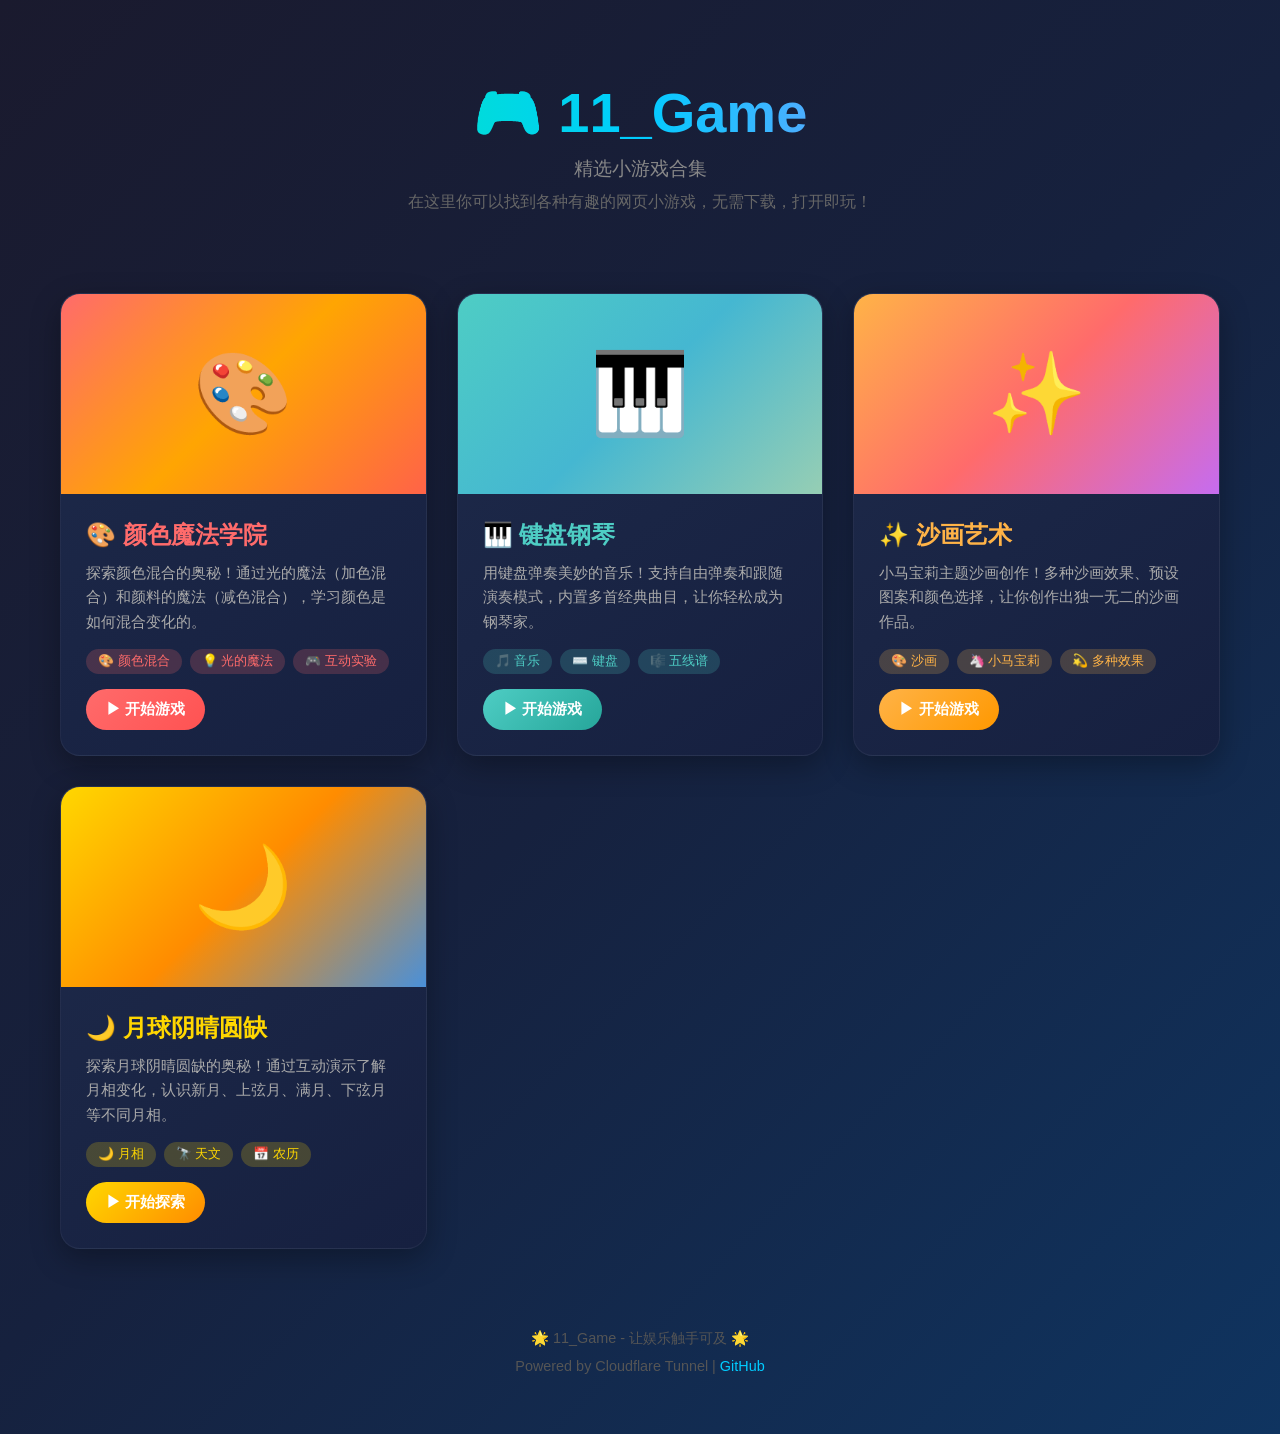
==== index.html @ fc5272c2 "🌙 添加月球阴晴圆缺游戏，清理原始目录 - 添加 moon_phases 目录和 index.html - 更新首页添加月球阴晴圆缺入口卡片 - 添加 moon-phases 卡片 CSS 样式 - " ====
<!DOCTYPE html>
<html lang="zh-CN">
<head>
    <meta charset="UTF-8">
    <meta name="viewport" content="width=device-width, initial-scale=1.0">
    <title>🎮 11_Game - 小游戏合集</title>
    <style>
        * {
            margin: 0;
            padding: 0;
            box-sizing: border-box;
        }

        body {
            font-family: 'Segoe UI', Tahoma, Geneva, Verdana, sans-serif;
            background: linear-gradient(135deg, #1a1a2e 0%, #16213e 50%, #0f3460 100%);
            min-height: 100vh;
            color: #fff;
        }

        .container {
            max-width: 1200px;
            margin: 0 auto;
            padding: 20px;
        }

        /* 头部 */
        .header {
            text-align: center;
            padding: 60px 20px 40px;
        }

        .header h1 {
            font-size: 3.5em;
            margin-bottom: 10px;
            background: linear-gradient(90deg, #00ff88, #00ccff, #ff66ff);
            -webkit-background-clip: text;
            -webkit-text-fill-color: transparent;
            background-clip: text;
            animation: glow 3s ease-in-out infinite;
        }

        @keyframes glow {
            0%, 100% { filter: brightness(1); }
            50% { filter: brightness(1.3); }
        }

        .header .subtitle {
            font-size: 1.2em;
            color: #888;
            margin-bottom: 10px;
        }

        .header .description {
            font-size: 1em;
            color: #666;
            max-width: 600px;
            margin: 0 auto;
        }

        /* 游戏卡片网格 */
        .games-grid {
            display: grid;
            grid-template-columns: repeat(auto-fit, minmax(320px, 1fr));
            gap: 30px;
            padding: 40px 0;
        }

        /* 游戏卡片 */
        .game-card {
            background: linear-gradient(145deg, #1e2a4a 0%, #162040 100%);
            border-radius: 20px;
            overflow: hidden;
            transition: all 0.4s cubic-bezier(0.175, 0.885, 0.32, 1.275);
            cursor: pointer;
            border: 1px solid rgba(255, 255, 255, 0.05);
            box-shadow: 0 10px 30px rgba(0, 0, 0, 0.3);
            text-decoration: none;
            color: inherit;
            display: block;
        }

        .game-card:hover {
            transform: translateY(-10px) scale(1.02);
            box-shadow: 0 20px 50px rgba(0, 0, 0, 0.5);
        }

        .game-card.color-mixing:hover {
            border-color: rgba(255, 107, 107, 0.5);
        }

        .game-card.piano:hover {
            border-color: rgba(78, 205, 196, 0.5);
        }

        .game-card.sand-art:hover {
            border-color: rgba(255, 183, 77, 0.5);
        }

        .game-card.moon-phases:hover {
            border-color: rgba(255, 215, 0, 0.5);
        }

        .card-image {
            height: 200px;
            display: flex;
            align-items: center;
            justify-content: center;
            font-size: 5em;
            position: relative;
            overflow: hidden;
        }

        .card-image::before {
            content: '';
            position: absolute;
            top: 0;
            left: 0;
            right: 0;
            bottom: 0;
            opacity: 0.3;
        }

        .color-mixing .card-image {
            background: linear-gradient(135deg, #ff6b6b 0%, #ffa502 50%, #ff6348 100%);
        }

        .piano .card-image {
            background: linear-gradient(135deg, #4ecdc4 0%, #45b7d1 50%, #96ceb4 100%);
        }

        .sand-art .card-image {
            background: linear-gradient(135deg, #ffb347 0%, #ff6b6b 50%, #c56cf0 100%);
        }

        .moon-phases .card-image {
            background: linear-gradient(135deg, #ffd700 0%, #ff8c00 50%, #4a90d9 100%);
        }

        .card-content {
            padding: 25px;
        }

        .card-content h3 {
            font-size: 1.5em;
            margin-bottom: 10px;
        }

        .color-mixing .card-content h3 {
            color: #ff6b6b;
        }

        .piano .card-content h3 {
            color: #4ecdc4;
        }

        .sand-art .card-content h3 {
            color: #ffb347;
        }

        .moon-phases .card-content h3 {
            color: #ffd700;
        }

        .card-content p {
            color: #aaa;
            font-size: 0.95em;
            line-height: 1.6;
            margin-bottom: 15px;
        }

        .card-tags {
            display: flex;
            gap: 8px;
            flex-wrap: wrap;
        }

        .tag {
            padding: 4px 12px;
            border-radius: 15px;
            font-size: 0.8em;
            font-weight: 500;
        }

        .color-mixing .tag {
            background: rgba(255, 107, 107, 0.2);
            color: #ff6b6b;
        }

        .piano .tag {
            background: rgba(78, 205, 196, 0.2);
            color: #4ecdc4;
        }

        .sand-art .tag {
            background: rgba(255, 183, 77, 0.2);
            color: #ffb347;
        }

        .moon-phases .tag {
            background: rgba(255, 215, 0, 0.2);
            color: #ffd700;
        }

        .play-btn {
            display: inline-flex;
            align-items: center;
            gap: 8px;
            margin-top: 15px;
            padding: 10px 20px;
            border-radius: 25px;
            font-weight: 600;
            font-size: 0.95em;
            transition: all 0.3s ease;
        }

        .color-mixing .play-btn {
            background: linear-gradient(135deg, #ff6b6b, #ff5252);
            color: white;
        }

        .piano .play-btn {
            background: linear-gradient(135deg, #4ecdc4, #26a69a);
            color: white;
        }

        .sand-art .play-btn {
            background: linear-gradient(135deg, #ffb347, #ff9800);
            color: white;
        }

        .moon-phases .play-btn {
            background: linear-gradient(135deg, #ffd700, #ff8c00);
            color: white;
        }

        .play-btn:hover {
            transform: scale(1.05);
            box-shadow: 0 5px 20px rgba(0, 0, 0, 0.3);
        }

        /* 页脚 */
        .footer {
            text-align: center;
            padding: 40px 20px;
            color: #555;
            font-size: 0.9em;
        }

        .footer a {
            color: #00ccff;
            text-decoration: none;
        }

        .footer a:hover {
            text-decoration: underline;
        }

        /* 响应式 */
        @media (max-width: 768px) {
            .header h1 {
                font-size: 2.5em;
            }

            .games-grid {
                grid-template-columns: 1fr;
                gap: 20px;
            }

            .card-image {
                height: 150px;
                font-size: 4em;
            }
        }

        /* 动画 */
        @keyframes fadeInUp {
            from {
                opacity: 0;
                transform: translateY(30px);
            }
            to {
                opacity: 1;
                transform: translateY(0);
            }
        }

        .game-card {
            animation: fadeInUp 0.6s ease-out forwards;
        }

        .game-card:nth-child(1) { animation-delay: 0.1s; }
        .game-card:nth-child(2) { animation-delay: 0.2s; }
        .game-card:nth-child(3) { animation-delay: 0.3s; }
        .game-card:nth-child(4) { animation-delay: 0.4s; }
    </style>
</head>
<body>
    <div class="container">
        <!-- 头部 -->
        <header class="header">
            <h1>🎮 11_Game</h1>
            <p class="subtitle">精选小游戏合集</p>
            <p class="description">在这里你可以找到各种有趣的网页小游戏，无需下载，打开即玩！</p>
        </header>

        <!-- 游戏卡片 -->
        <div class="games-grid">
            <!-- 颜色魔法学院 -->
            <a href="color_mixing/index.html" class="game-card color-mixing">
                <div class="card-image">🎨</div>
                <div class="card-content">
                    <h3>🎨 颜色魔法学院</h3>
                    <p>探索颜色混合的奥秘！通过光的魔法（加色混合）和颜料的魔法（减色混合），学习颜色是如何混合变化的。</p>
                    <div class="card-tags">
                        <span class="tag">🎨 颜色混合</span>
                        <span class="tag">💡 光的魔法</span>
                        <span class="tag">🎮 互动实验</span>
                    </div>
                    <div class="play-btn">▶ 开始游戏</div>
                </div>
            </a>

            <!-- 键盘钢琴 -->
            <a href="piano/index.html" class="game-card piano">
                <div class="card-image">🎹</div>
                <div class="card-content">
                    <h3>🎹 键盘钢琴</h3>
                    <p>用键盘弹奏美妙的音乐！支持自由弹奏和跟随演奏模式，内置多首经典曲目，让你轻松成为钢琴家。</p>
                    <div class="card-tags">
                        <span class="tag">🎵 音乐</span>
                        <span class="tag">⌨️ 键盘</span>
                        <span class="tag">🎼 五线谱</span>
                    </div>
                    <div class="play-btn">▶ 开始游戏</div>
                </div>
            </a>

            <!-- 沙画艺术 -->
            <a href="sand_art/index.html" class="game-card sand-art">
                <div class="card-image">✨</div>
                <div class="card-content">
                    <h3>✨ 沙画艺术</h3>
                    <p>小马宝莉主题沙画创作！多种沙画效果、预设图案和颜色选择，让你创作出独一无二的沙画作品。</p>
                    <div class="card-tags">
                        <span class="tag">🎨 沙画</span>
                        <span class="tag">🦄 小马宝莉</span>
                        <span class="tag">💫 多种效果</span>
                    </div>
                    <div class="play-btn">▶ 开始游戏</div>
                </div>
            </a>

            <!-- 月球阴晴圆缺 -->
            <a href="moon_phases/index.html" class="game-card moon-phases">
                <div class="card-image">🌙</div>
                <div class="card-content">
                    <h3>🌙 月球阴晴圆缺</h3>
                    <p>探索月球阴晴圆缺的奥秘！通过互动演示了解月相变化，认识新月、上弦月、满月、下弦月等不同月相。</p>
                    <div class="card-tags">
                        <span class="tag">🌙 月相</span>
                        <span class="tag">🔭 天文</span>
                        <span class="tag">📅 农历</span>
                    </div>
                    <div class="play-btn">▶ 开始探索</div>
                </div>
            </a>
        </div>

        <!-- 页脚 -->
        <footer class="footer">
            <p>🌟 11_Game - 让娱乐触手可及 🌟</p>
            <p style="margin-top: 10px;">Powered by Cloudflare Tunnel | <a href="https://github.com/marspu/11_Game" target="_blank">GitHub</a></p>
        </footer>
    </div>
</body>
</html>
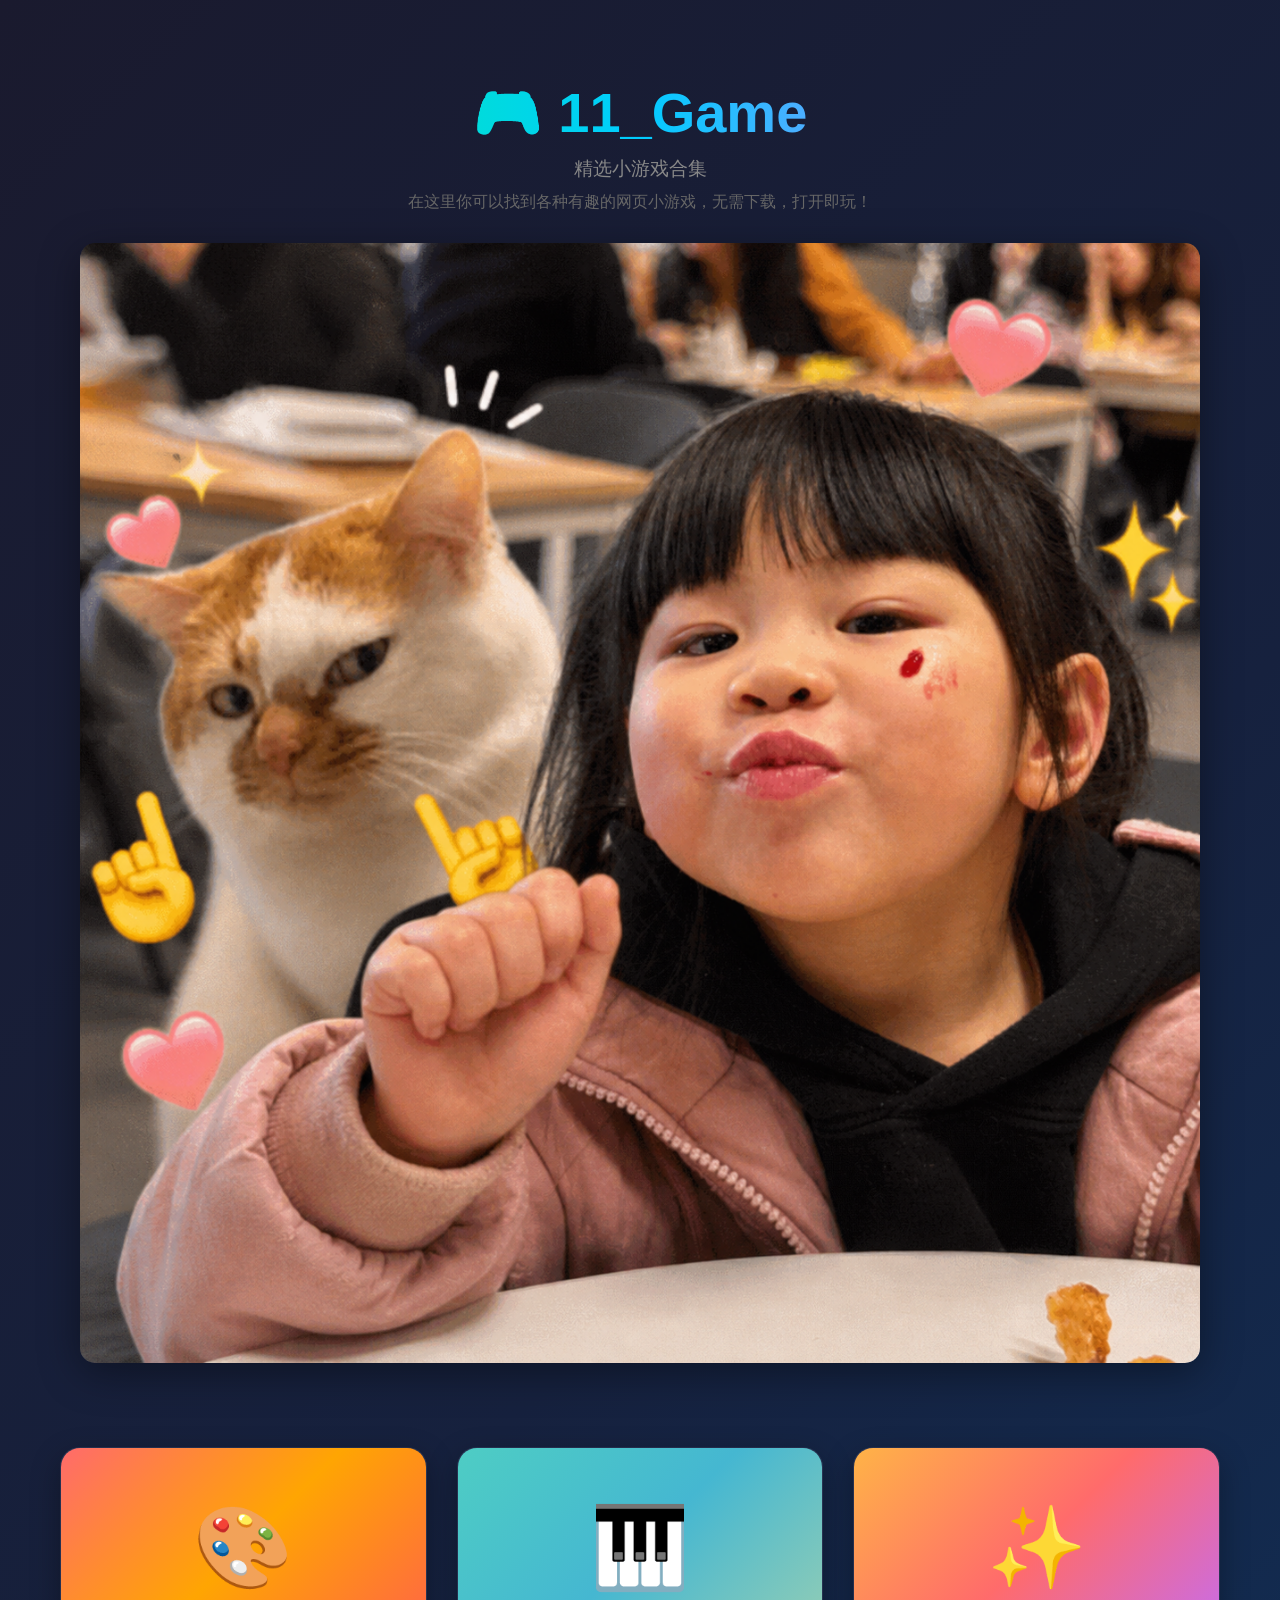
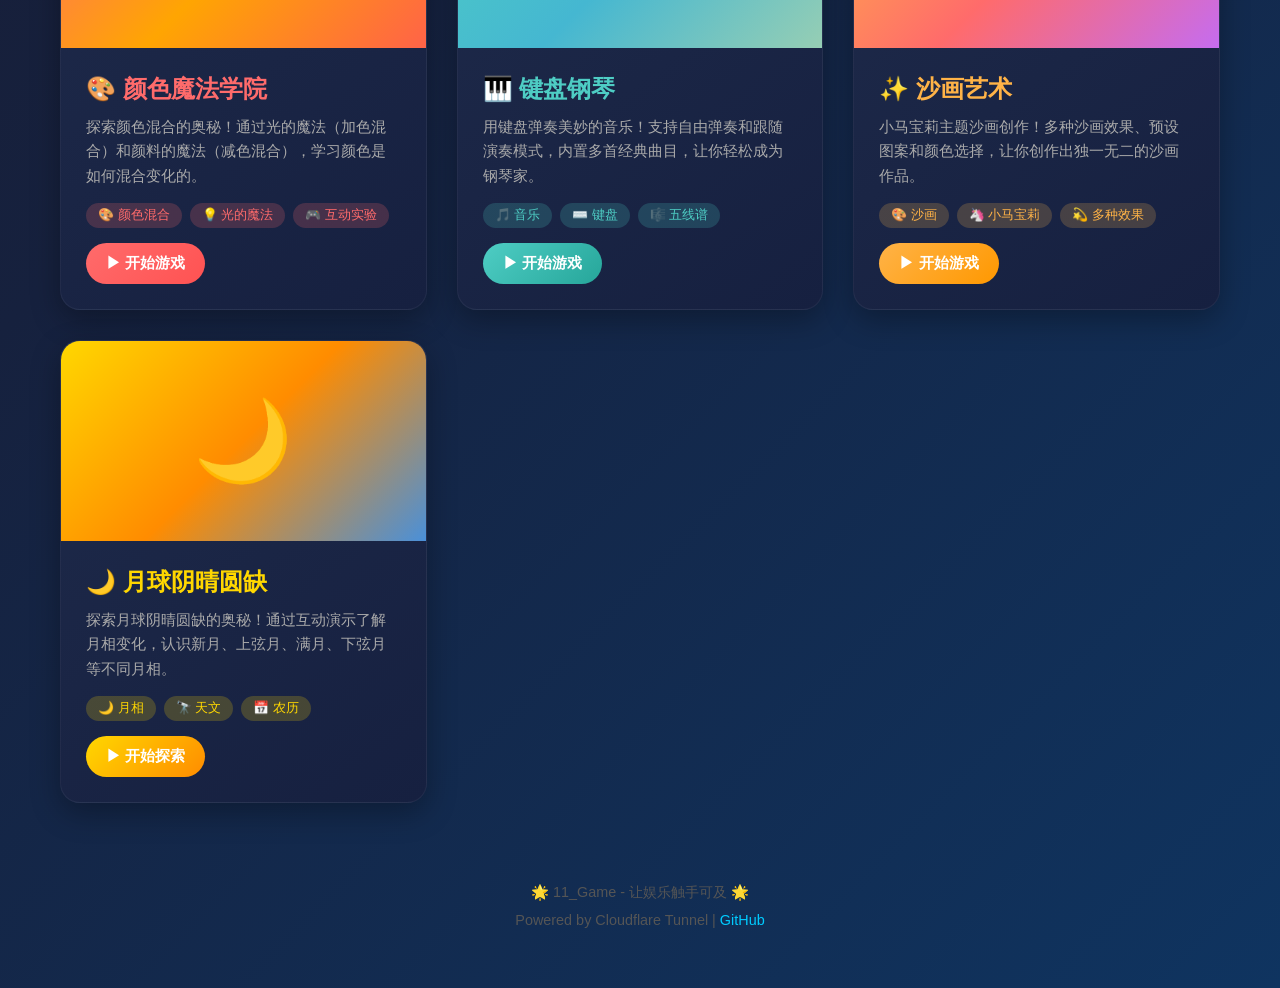
==== commit 8e09d22f: "feat: 添加 11.png 封面图片到首页 - 复制桌面的 11.png 到项目目录 - 更新首页 index.html 添加封面图片展示 - 添加头部图片样式（圆角、阴影、悬停效果）" ====
--- a/index.html
+++ b/index.html
@@ -293,6 +293,30 @@
         .game-card:nth-child(2) { animation-delay: 0.2s; }
         .game-card:nth-child(3) { animation-delay: 0.3s; }
         .game-card:nth-child(4) { animation-delay: 0.4s; }
+
+        /* 头部图片 */
+        .header-image {
+            margin-top: 30px;
+            text-align: center;
+        }
+
+        .header-image img {
+            max-width: 100%;
+            height: auto;
+            border-radius: 15px;
+            box-shadow: 0 10px 40px rgba(0, 0, 0, 0.4);
+            transition: transform 0.3s ease;
+        }
+
+        .header-image img:hover {
+            transform: scale(1.02);
+        }
+
+        @media (max-width: 768px) {
+            .header-image img {
+                max-width: 90%;
+            }
+        }
     </style>
 </head>
 <body>
@@ -302,6 +326,9 @@
             <h1>🎮 11_Game</h1>
             <p class="subtitle">精选小游戏合集</p>
             <p class="description">在这里你可以找到各种有趣的网页小游戏，无需下载，打开即玩！</p>
+            <div class="header-image">
+                <img src="11.png" alt="11_Game 封面" />
+            </div>
         </header>
 
         <!-- 游戏卡片 -->
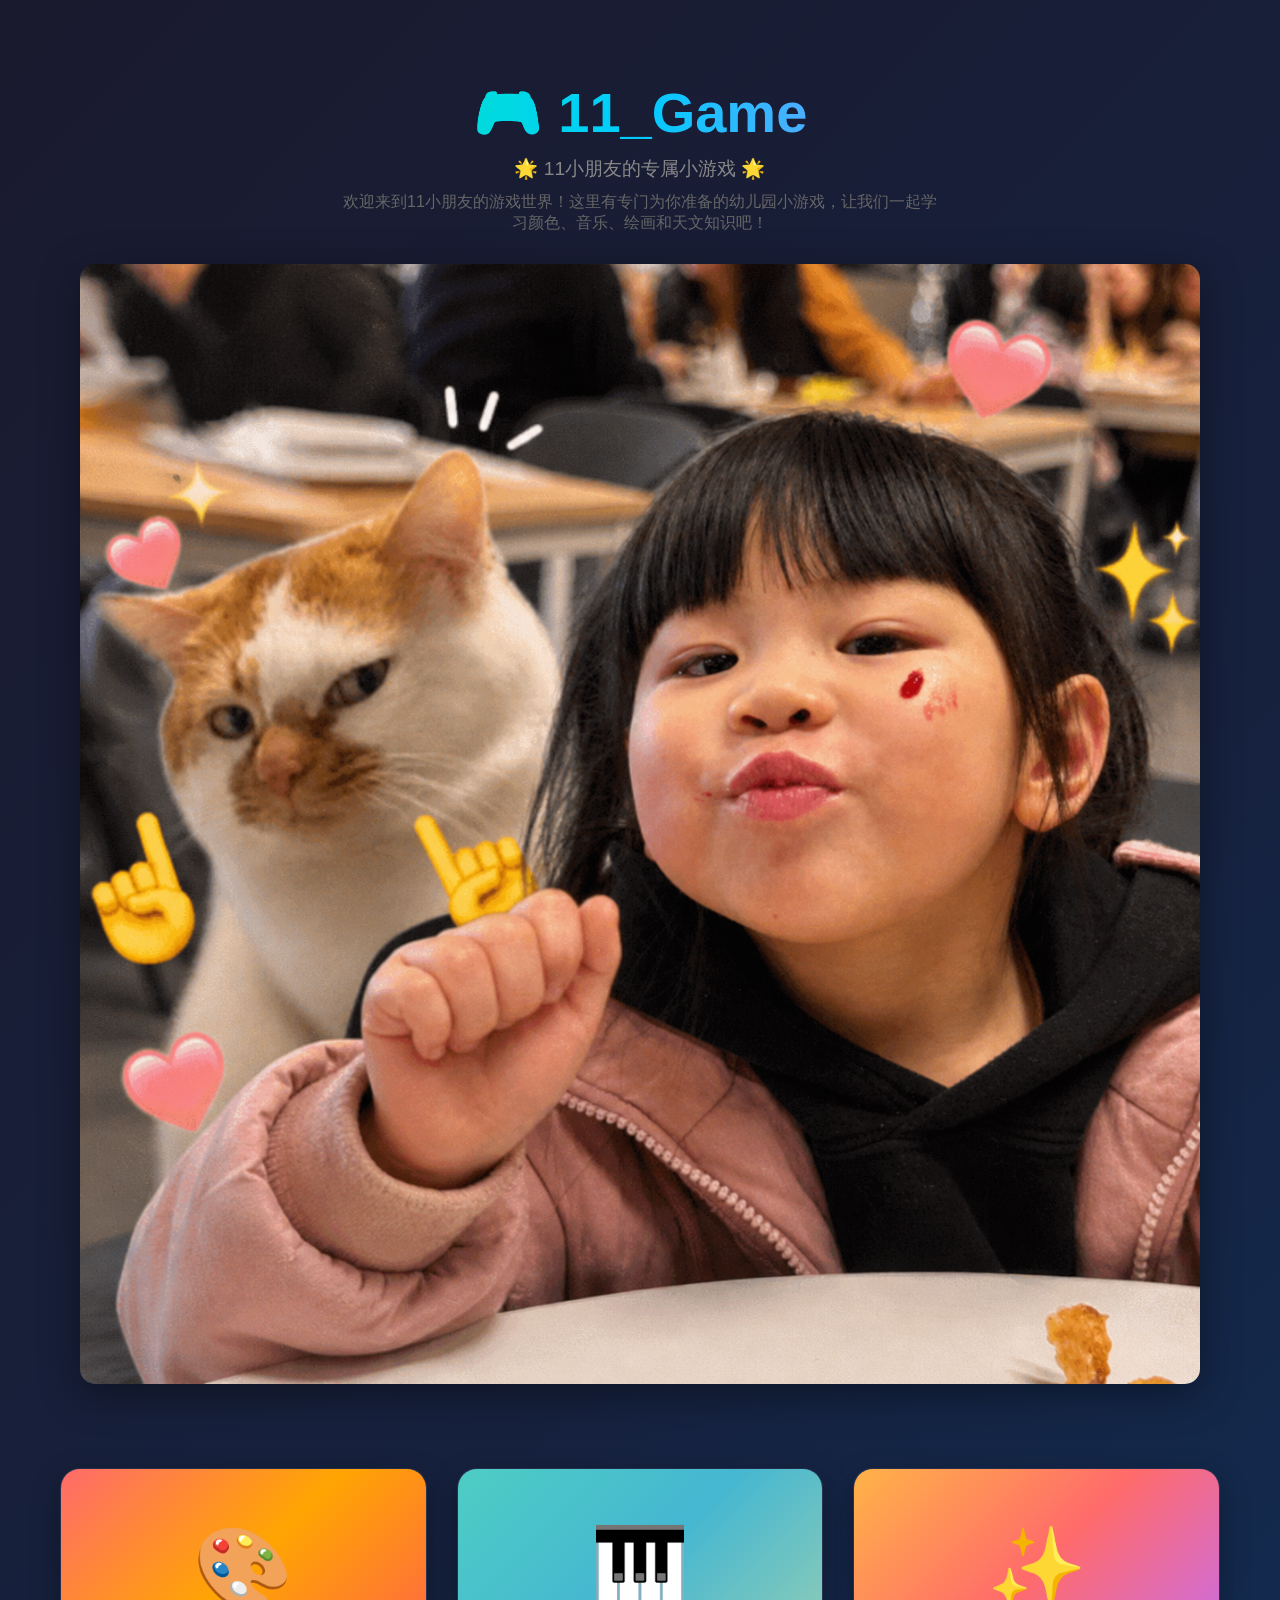
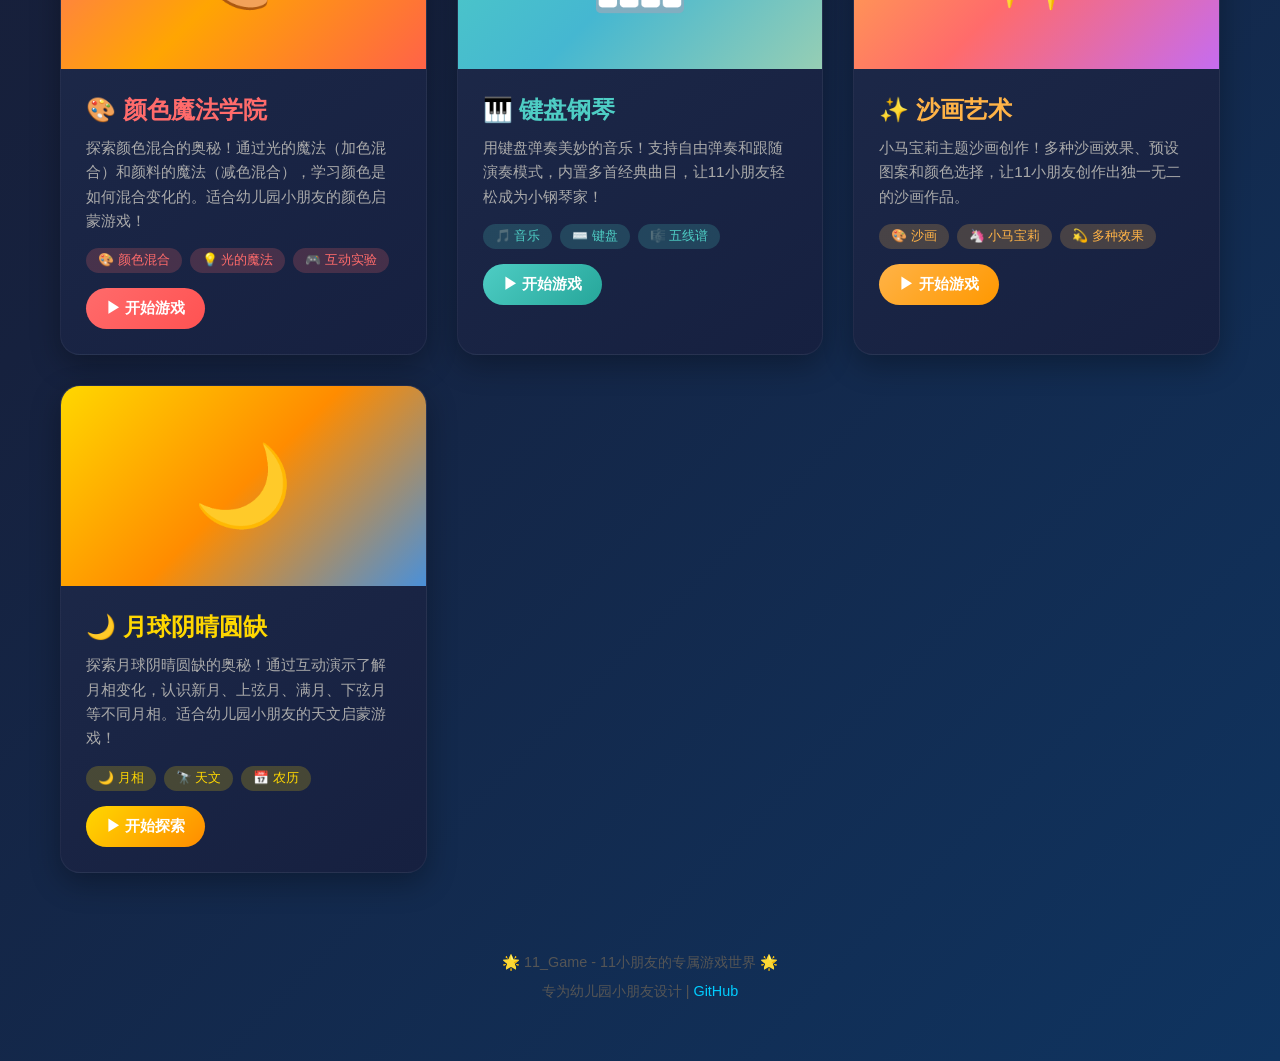
==== commit b984851f: "docs: 更新首页描述为幼儿园小朋友专属游戏 - 修改副标题为 '11小朋友的专属小游戏' - 修改描述为欢迎11小朋友的游戏世界 - 更新各游戏卡片描述，强调适合幼儿园小朋友 - 更新页脚为 '1" ====
--- a/index.html
+++ b/index.html
@@ -324,8 +324,8 @@
         <!-- 头部 -->
         <header class="header">
             <h1>🎮 11_Game</h1>
-            <p class="subtitle">精选小游戏合集</p>
-            <p class="description">在这里你可以找到各种有趣的网页小游戏，无需下载，打开即玩！</p>
+            <p class="subtitle">🌟 11小朋友的专属小游戏 🌟</p>
+            <p class="description">欢迎来到11小朋友的游戏世界！这里有专门为你准备的幼儿园小游戏，让我们一起学习颜色、音乐、绘画和天文知识吧！</p>
             <div class="header-image">
                 <img src="11.png" alt="11_Game 封面" />
             </div>
@@ -338,7 +338,7 @@
                 <div class="card-image">🎨</div>
                 <div class="card-content">
                     <h3>🎨 颜色魔法学院</h3>
-                    <p>探索颜色混合的奥秘！通过光的魔法（加色混合）和颜料的魔法（减色混合），学习颜色是如何混合变化的。</p>
+                    <p>探索颜色混合的奥秘！通过光的魔法（加色混合）和颜料的魔法（减色混合），学习颜色是如何混合变化的。适合幼儿园小朋友的颜色启蒙游戏！</p>
                     <div class="card-tags">
                         <span class="tag">🎨 颜色混合</span>
                         <span class="tag">💡 光的魔法</span>
@@ -353,7 +353,7 @@
                 <div class="card-image">🎹</div>
                 <div class="card-content">
                     <h3>🎹 键盘钢琴</h3>
-                    <p>用键盘弹奏美妙的音乐！支持自由弹奏和跟随演奏模式，内置多首经典曲目，让你轻松成为钢琴家。</p>
+                    <p>用键盘弹奏美妙的音乐！支持自由弹奏和跟随演奏模式，内置多首经典曲目，让11小朋友轻松成为小钢琴家！</p>
                     <div class="card-tags">
                         <span class="tag">🎵 音乐</span>
                         <span class="tag">⌨️ 键盘</span>
@@ -368,7 +368,7 @@
                 <div class="card-image">✨</div>
                 <div class="card-content">
                     <h3>✨ 沙画艺术</h3>
-                    <p>小马宝莉主题沙画创作！多种沙画效果、预设图案和颜色选择，让你创作出独一无二的沙画作品。</p>
+                    <p>小马宝莉主题沙画创作！多种沙画效果、预设图案和颜色选择，让11小朋友创作出独一无二的沙画作品。</p>
                     <div class="card-tags">
                         <span class="tag">🎨 沙画</span>
                         <span class="tag">🦄 小马宝莉</span>
@@ -383,7 +383,7 @@
                 <div class="card-image">🌙</div>
                 <div class="card-content">
                     <h3>🌙 月球阴晴圆缺</h3>
-                    <p>探索月球阴晴圆缺的奥秘！通过互动演示了解月相变化，认识新月、上弦月、满月、下弦月等不同月相。</p>
+                    <p>探索月球阴晴圆缺的奥秘！通过互动演示了解月相变化，认识新月、上弦月、满月、下弦月等不同月相。适合幼儿园小朋友的天文启蒙游戏！</p>
                     <div class="card-tags">
                         <span class="tag">🌙 月相</span>
                         <span class="tag">🔭 天文</span>
@@ -396,8 +396,8 @@
 
         <!-- 页脚 -->
         <footer class="footer">
-            <p>🌟 11_Game - 让娱乐触手可及 🌟</p>
-            <p style="margin-top: 10px;">Powered by Cloudflare Tunnel | <a href="https://github.com/marspu/11_Game" target="_blank">GitHub</a></p>
+            <p>🌟 11_Game - 11小朋友的专属游戏世界 🌟</p>
+            <p style="margin-top: 10px;">专为幼儿园小朋友设计 | <a href="https://github.com/marspu/11_Game" target="_blank">GitHub</a></p>
         </footer>
     </div>
 </body>
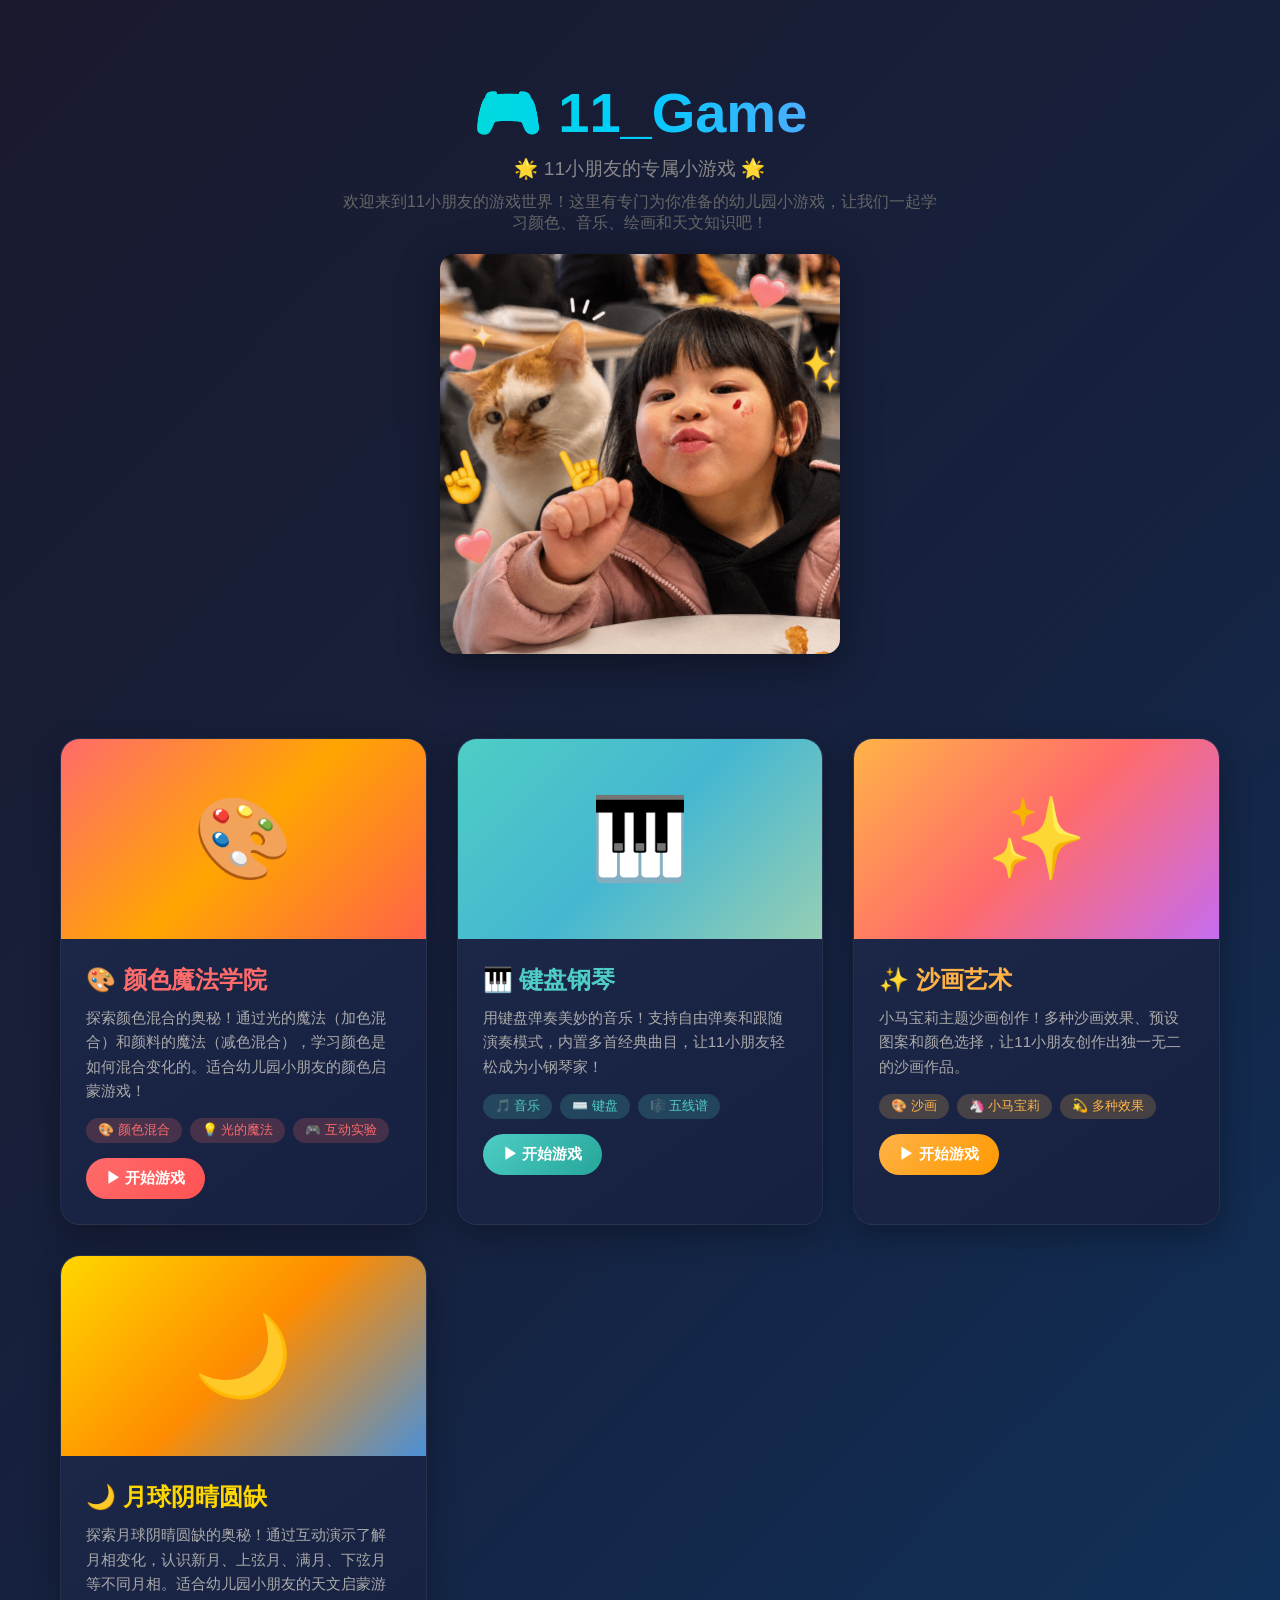
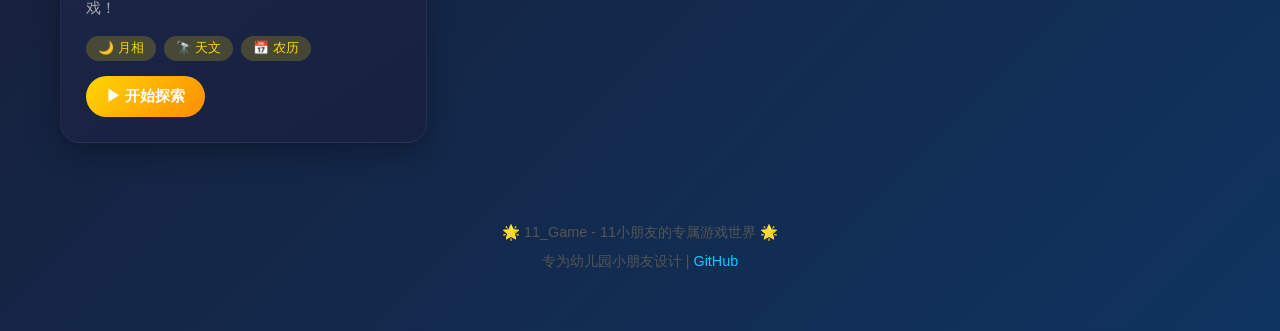
==== commit 0a038244: "fix: 缩小首页封面图片尺寸 - 将图片最大宽度从 100% 改为 400px - 移动端最大宽度改为 300px - 减少顶部边距从 30px 到 20px" ====
--- a/index.html
+++ b/index.html
@@ -296,12 +296,13 @@
 
         /* 头部图片 */
         .header-image {
-            margin-top: 30px;
+            margin-top: 20px;
             text-align: center;
         }
 
         .header-image img {
-            max-width: 100%;
+            max-width: 400px;
+            width: 100%;
             height: auto;
             border-radius: 15px;
             box-shadow: 0 10px 40px rgba(0, 0, 0, 0.4);
@@ -314,7 +315,7 @@
 
         @media (max-width: 768px) {
             .header-image img {
-                max-width: 90%;
+                max-width: 300px;
             }
         }
     </style>
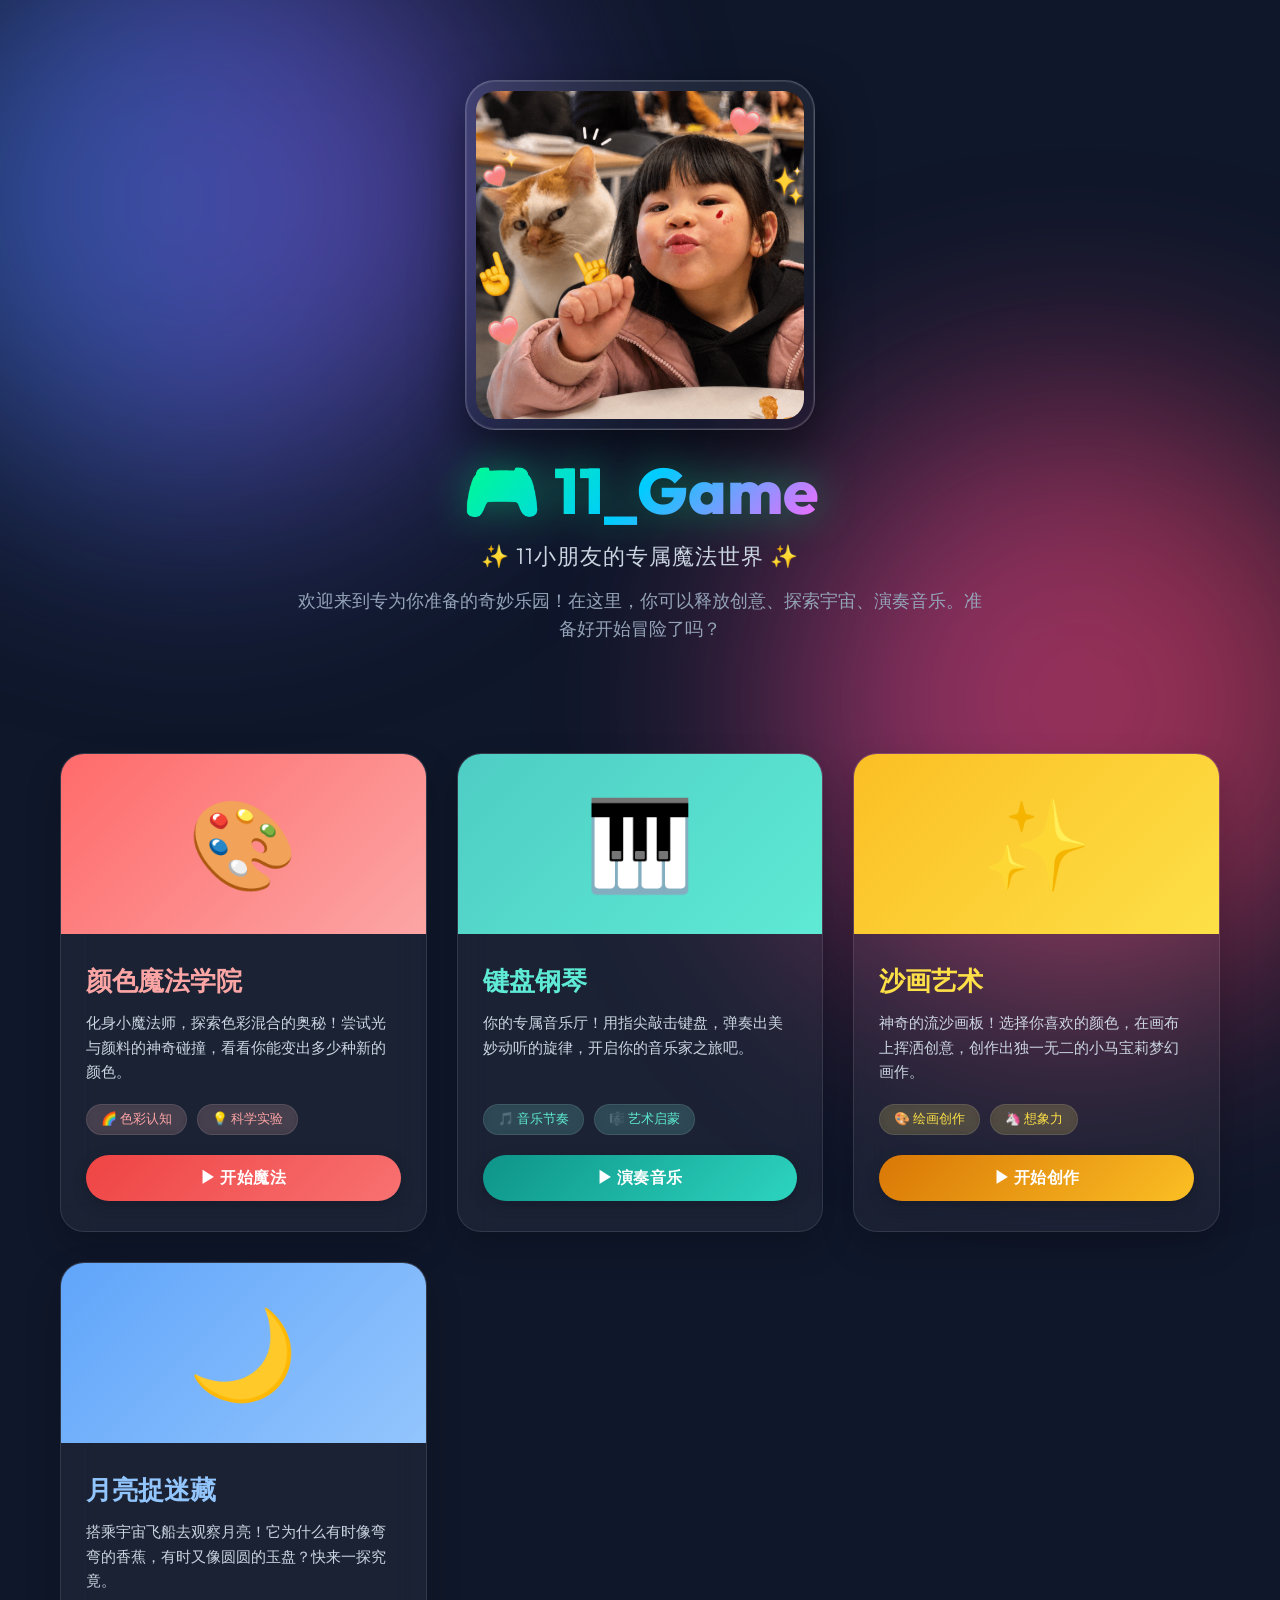
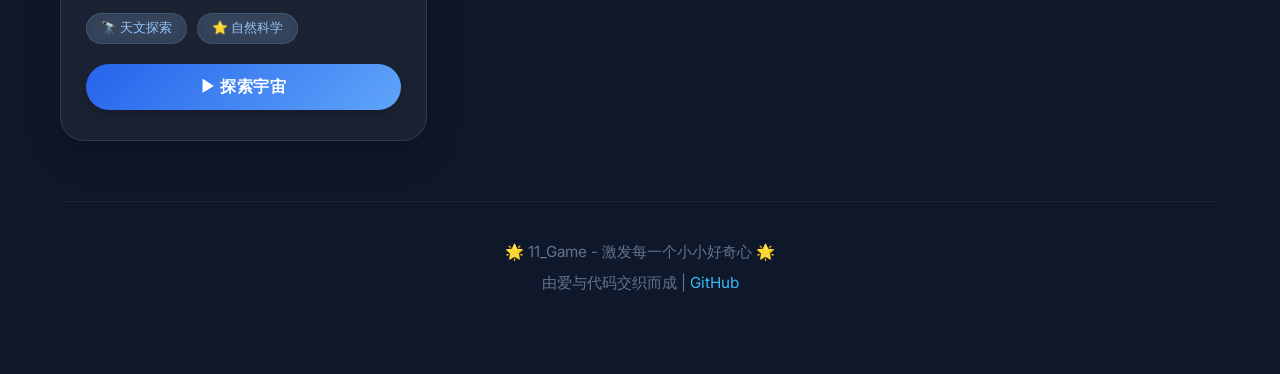
==== commit c2597f7b: "Optimize UI and add navigation back buttons" ====
--- a/index.html
+++ b/index.html
@@ -4,7 +4,18 @@
     <meta charset="UTF-8">
     <meta name="viewport" content="width=device-width, initial-scale=1.0">
     <title>🎮 11_Game - 小游戏合集</title>
+    <link rel="preconnect" href="https://fonts.googleapis.com">
+    <link rel="preconnect" href="https://fonts.gstatic.com" crossorigin>
+    <link href="https://fonts.googleapis.com/css2?family=Outfit:wght@300;400;600;800&family=Inter:wght@400;500;600&display=swap" rel="stylesheet">
     <style>
+        :root {
+            --primary-glow: rgba(0, 255, 136, 0.4);
+            --secondary-glow: rgba(0, 204, 255, 0.4);
+            --accent-glow: rgba(255, 102, 255, 0.4);
+            --card-bg: rgba(255, 255, 255, 0.05);
+            --card-border: rgba(255, 255, 255, 0.1);
+        }
+
         * {
             margin: 0;
             padding: 0;
@@ -12,311 +23,315 @@
         }
 
         body {
-            font-family: 'Segoe UI', Tahoma, Geneva, Verdana, sans-serif;
-            background: linear-gradient(135deg, #1a1a2e 0%, #16213e 50%, #0f3460 100%);
+            font-family: 'Inter', sans-serif;
+            background: #0f172a;
+            color: #f8fafc;
             min-height: 100vh;
-            color: #fff;
+            overflow-x: hidden;
+            position: relative;
+        }
+
+        /* Animated Mesh Background */
+        body::before, body::after {
+            content: '';
+            position: fixed;
+            width: 600px;
+            height: 600px;
+            border-radius: 50%;
+            filter: blur(120px);
+            z-index: -1;
+            animation: float-bg 20s infinite alternate ease-in-out;
+            opacity: 0.6;
+        }
+
+        body::before {
+            top: -100px;
+            left: -100px;
+            background: linear-gradient(to right, #3b82f6, #8b5cf6);
+        }
+
+        body::after {
+            bottom: -100px;
+            right: -100px;
+            background: linear-gradient(to right, #ec4899, #f43f5e);
+            animation-delay: -5s;
+        }
+
+        @keyframes float-bg {
+            0% { transform: translate(0, 0) scale(1); }
+            50% { transform: translate(100px, 50px) scale(1.2); }
+            100% { transform: translate(-50px, 100px) scale(0.8); }
         }
 
         .container {
             max-width: 1200px;
             margin: 0 auto;
-            padding: 20px;
-        }
-
-        /* 头部 */
+            padding: 40px 20px;
+        }
+
+        /* Header */
         .header {
             text-align: center;
-            padding: 60px 20px 40px;
+            padding: 40px 20px 60px;
+            position: relative;
+            z-index: 10;
+            display: flex;
+            flex-direction: column;
+            align-items: center;
         }
 
         .header h1 {
-            font-size: 3.5em;
+            font-family: 'Outfit', sans-serif;
+            font-size: 4em;
+            font-weight: 800;
             margin-bottom: 10px;
-            background: linear-gradient(90deg, #00ff88, #00ccff, #ff66ff);
+            background: linear-gradient(135deg, #00ff88 0%, #00ccff 50%, #ff66ff 100%);
             -webkit-background-clip: text;
             -webkit-text-fill-color: transparent;
             background-clip: text;
-            animation: glow 3s ease-in-out infinite;
-        }
-
-        @keyframes glow {
-            0%, 100% { filter: brightness(1); }
-            50% { filter: brightness(1.3); }
+            filter: drop-shadow(0 0 20px var(--primary-glow));
+            animation: text-glow 4s infinite alternate;
+        }
+
+        @keyframes text-glow {
+            0% { filter: drop-shadow(0 0 10px var(--primary-glow)); }
+            100% { filter: drop-shadow(0 0 30px var(--secondary-glow)); }
         }
 
         .header .subtitle {
-            font-size: 1.2em;
-            color: #888;
-            margin-bottom: 10px;
+            font-family: 'Outfit', sans-serif;
+            font-size: 1.4em;
+            color: #cbd5e1;
+            margin-bottom: 15px;
+            letter-spacing: 1px;
+            font-weight: 300;
         }
 
         .header .description {
-            font-size: 1em;
-            color: #666;
-            max-width: 600px;
-            margin: 0 auto;
-        }
-
-        /* 游戏卡片网格 */
+            font-size: 1.1em;
+            color: #94a3b8;
+            max-width: 700px;
+            line-height: 1.6;
+            margin: 0 auto 30px;
+        }
+
+        /* Hero Image Container */
+        .hero-image-wrapper {
+            position: relative;
+            padding: 10px;
+            border-radius: 30px;
+            background: linear-gradient(145deg, rgba(255,255,255,0.1), rgba(255,255,255,0));
+            backdrop-filter: blur(20px);
+            -webkit-backdrop-filter: blur(20px);
+            border: 1px solid rgba(255,255,255,0.2);
+            box-shadow: 0 20px 50px rgba(0,0,0,0.5), inset 0 0 0 1px rgba(255,255,255,0.1);
+            transition: transform 0.4s cubic-bezier(0.175, 0.885, 0.32, 1.275);
+            max-width: 350px;
+            margin-bottom: 20px;
+        }
+
+        .hero-image-wrapper:hover {
+            transform: translateY(-10px) scale(1.05);
+            box-shadow: 0 30px 60px rgba(0,0,0,0.6), inset 0 0 0 1px rgba(255,255,255,0.2);
+        }
+
+        .hero-image-wrapper img {
+            display: block;
+            width: 100%;
+            height: auto;
+            border-radius: 20px;
+            object-fit: cover;
+        }
+
+        /* Glassmorphism Game Grid */
         .games-grid {
             display: grid;
-            grid-template-columns: repeat(auto-fit, minmax(320px, 1fr));
+            grid-template-columns: repeat(auto-fit, minmax(300px, 1fr));
             gap: 30px;
-            padding: 40px 0;
-        }
-
-        /* 游戏卡片 */
+            padding: 20px 0 60px;
+            position: relative;
+            z-index: 10;
+        }
+
+        /* Game Card */
         .game-card {
-            background: linear-gradient(145deg, #1e2a4a 0%, #162040 100%);
-            border-radius: 20px;
+            background: var(--card-bg);
+            backdrop-filter: blur(16px);
+            -webkit-backdrop-filter: blur(16px);
+            border-radius: 24px;
+            border: 1px solid var(--card-border);
             overflow: hidden;
-            transition: all 0.4s cubic-bezier(0.175, 0.885, 0.32, 1.275);
-            cursor: pointer;
-            border: 1px solid rgba(255, 255, 255, 0.05);
-            box-shadow: 0 10px 30px rgba(0, 0, 0, 0.3);
+            transition: all 0.4s cubic-bezier(0.25, 0.8, 0.25, 1);
             text-decoration: none;
             color: inherit;
-            display: block;
+            display: flex;
+            flex-direction: column;
+            box-shadow: 0 15px 35px rgba(0,0,0,0.2);
+            position: relative;
+        }
+
+        .game-card::before {
+            content: '';
+            position: absolute;
+            top: 0; left: -100%; width: 50%; height: 100%;
+            background: linear-gradient(to right, transparent, rgba(255,255,255,0.1), transparent);
+            transform: skewX(-20deg);
+            transition: 0.5s;
+            z-index: 1;
+        }
+
+        .game-card:hover::before {
+            left: 150%;
         }
 
         .game-card:hover {
-            transform: translateY(-10px) scale(1.02);
-            box-shadow: 0 20px 50px rgba(0, 0, 0, 0.5);
-        }
-
-        .game-card.color-mixing:hover {
-            border-color: rgba(255, 107, 107, 0.5);
-        }
-
-        .game-card.piano:hover {
-            border-color: rgba(78, 205, 196, 0.5);
-        }
-
-        .game-card.sand-art:hover {
-            border-color: rgba(255, 183, 77, 0.5);
-        }
-
-        .game-card.moon-phases:hover {
-            border-color: rgba(255, 215, 0, 0.5);
+            transform: translateY(-12px);
+            box-shadow: 0 25px 50px rgba(0,0,0,0.4);
+            border-color: rgba(255,255,255,0.3);
+            background: rgba(255, 255, 255, 0.1);
         }
 
         .card-image {
-            height: 200px;
+            height: 180px;
             display: flex;
             align-items: center;
             justify-content: center;
-            font-size: 5em;
+            font-size: 5.5em;
             position: relative;
             overflow: hidden;
-        }
-
-        .card-image::before {
-            content: '';
-            position: absolute;
-            top: 0;
-            left: 0;
-            right: 0;
-            bottom: 0;
-            opacity: 0.3;
-        }
-
-        .color-mixing .card-image {
-            background: linear-gradient(135deg, #ff6b6b 0%, #ffa502 50%, #ff6348 100%);
-        }
-
-        .piano .card-image {
-            background: linear-gradient(135deg, #4ecdc4 0%, #45b7d1 50%, #96ceb4 100%);
-        }
-
-        .sand-art .card-image {
-            background: linear-gradient(135deg, #ffb347 0%, #ff6b6b 50%, #c56cf0 100%);
-        }
-
-        .moon-phases .card-image {
-            background: linear-gradient(135deg, #ffd700 0%, #ff8c00 50%, #4a90d9 100%);
-        }
+            transition: transform 0.5s;
+        }
+
+        .game-card:hover .card-image {
+            transform: scale(1.05);
+        }
+
+        .color-mixing .card-image { background: linear-gradient(135deg, #ff6b6b, #fca5a5); }
+        .piano .card-image { background: linear-gradient(135deg, #4ecdc4, #5eead4); }
+        .sand-art .card-image { background: linear-gradient(135deg, #fbbf24, #fde047); }
+        .moon-phases .card-image { background: linear-gradient(135deg, #60a5fa, #93c5fd); }
 
         .card-content {
-            padding: 25px;
+            padding: 30px 25px;
+            display: flex;
+            flex-direction: column;
+            flex-grow: 1;
+            position: relative;
+            z-index: 2;
         }
 
         .card-content h3 {
-            font-size: 1.5em;
-            margin-bottom: 10px;
-        }
-
-        .color-mixing .card-content h3 {
-            color: #ff6b6b;
-        }
-
-        .piano .card-content h3 {
-            color: #4ecdc4;
-        }
-
-        .sand-art .card-content h3 {
-            color: #ffb347;
-        }
-
-        .moon-phases .card-content h3 {
-            color: #ffd700;
-        }
+            font-family: 'Outfit', sans-serif;
+            font-size: 1.6em;
+            margin-bottom: 12px;
+            font-weight: 600;
+        }
+
+        .color-mixing .card-content h3 { color: #fca5a5; }
+        .piano .card-content h3 { color: #5eead4; }
+        .sand-art .card-content h3 { color: #fde047; }
+        .moon-phases .card-content h3 { color: #93c5fd; }
 
         .card-content p {
-            color: #aaa;
+            color: #cbd5e1;
             font-size: 0.95em;
             line-height: 1.6;
-            margin-bottom: 15px;
+            margin-bottom: 20px;
+            flex-grow: 1;
         }
 
         .card-tags {
             display: flex;
-            gap: 8px;
+            gap: 10px;
             flex-wrap: wrap;
+            margin-bottom: 20px;
         }
 
         .tag {
-            padding: 4px 12px;
-            border-radius: 15px;
+            padding: 6px 14px;
+            border-radius: 20px;
             font-size: 0.8em;
             font-weight: 500;
-        }
-
-        .color-mixing .tag {
-            background: rgba(255, 107, 107, 0.2);
-            color: #ff6b6b;
-        }
-
-        .piano .tag {
-            background: rgba(78, 205, 196, 0.2);
-            color: #4ecdc4;
-        }
-
-        .sand-art .tag {
-            background: rgba(255, 183, 77, 0.2);
-            color: #ffb347;
-        }
-
-        .moon-phases .tag {
-            background: rgba(255, 215, 0, 0.2);
-            color: #ffd700;
-        }
+            backdrop-filter: blur(5px);
+            border: 1px solid rgba(255,255,255,0.1);
+        }
+
+        .color-mixing .tag { background: rgba(252, 165, 165, 0.15); color: #fca5a5; }
+        .piano .tag { background: rgba(94, 234, 212, 0.15); color: #5eead4; }
+        .sand-art .tag { background: rgba(253, 224, 71, 0.15); color: #fde047; }
+        .moon-phases .tag { background: rgba(147, 197, 253, 0.15); color: #93c5fd; }
 
         .play-btn {
             display: inline-flex;
             align-items: center;
-            gap: 8px;
-            margin-top: 15px;
-            padding: 10px 20px;
-            border-radius: 25px;
+            justify-content: center;
+            padding: 12px 24px;
+            border-radius: 30px;
             font-weight: 600;
-            font-size: 0.95em;
+            font-family: 'Outfit', sans-serif;
+            font-size: 1em;
+            letter-spacing: 0.5px;
             transition: all 0.3s ease;
-        }
-
-        .color-mixing .play-btn {
-            background: linear-gradient(135deg, #ff6b6b, #ff5252);
-            color: white;
-        }
-
-        .piano .play-btn {
-            background: linear-gradient(135deg, #4ecdc4, #26a69a);
-            color: white;
-        }
-
-        .sand-art .play-btn {
-            background: linear-gradient(135deg, #ffb347, #ff9800);
-            color: white;
-        }
-
-        .moon-phases .play-btn {
-            background: linear-gradient(135deg, #ffd700, #ff8c00);
-            color: white;
-        }
-
-        .play-btn:hover {
+            text-transform: uppercase;
+            box-shadow: 0 4px 15px rgba(0,0,0,0.2);
+            color: #fff;
+            border: none;
+            cursor: pointer;
+        }
+
+        .color-mixing .play-btn { background: linear-gradient(135deg, #ef4444, #f87171); }
+        .piano .play-btn { background: linear-gradient(135deg, #0d9488, #2dd4bf); }
+        .sand-art .play-btn { background: linear-gradient(135deg, #d97706, #fbbf24); }
+        .moon-phases .play-btn { background: linear-gradient(135deg, #2563eb, #60a5fa); }
+
+        .game-card:hover .play-btn {
             transform: scale(1.05);
-            box-shadow: 0 5px 20px rgba(0, 0, 0, 0.3);
-        }
-
-        /* 页脚 */
+            box-shadow: 0 8px 25px rgba(0,0,0,0.3);
+        }
+
+        /* Footer */
         .footer {
             text-align: center;
             padding: 40px 20px;
-            color: #555;
-            font-size: 0.9em;
+            color: #64748b;
+            font-size: 0.95em;
+            position: relative;
+            z-index: 10;
+            border-top: 1px solid rgba(255,255,255,0.05);
         }
 
         .footer a {
-            color: #00ccff;
+            color: #38bdf8;
             text-decoration: none;
+            transition: color 0.3s;
         }
 
         .footer a:hover {
+            color: #bae6fd;
             text-decoration: underline;
         }
 
-        /* 响应式 */
-        @media (max-width: 768px) {
-            .header h1 {
-                font-size: 2.5em;
-            }
-
-            .games-grid {
-                grid-template-columns: 1fr;
-                gap: 20px;
-            }
-
-            .card-image {
-                height: 150px;
-                font-size: 4em;
-            }
-        }
-
-        /* 动画 */
-        @keyframes fadeInUp {
-            from {
-                opacity: 0;
-                transform: translateY(30px);
-            }
-            to {
-                opacity: 1;
-                transform: translateY(0);
-            }
-        }
-
-        .game-card {
-            animation: fadeInUp 0.6s ease-out forwards;
-        }
-
+        /* Entrance Animations */
+        @keyframes fadeUp {
+            from { opacity: 0; transform: translateY(40px); }
+            to { opacity: 1; transform: translateY(0); }
+        }
+
+        .game-card { opacity: 0; animation: fadeUp 0.8s cubic-bezier(0.16, 1, 0.3, 1) forwards; }
         .game-card:nth-child(1) { animation-delay: 0.1s; }
         .game-card:nth-child(2) { animation-delay: 0.2s; }
         .game-card:nth-child(3) { animation-delay: 0.3s; }
         .game-card:nth-child(4) { animation-delay: 0.4s; }
-
-        /* 头部图片 */
-        .header-image {
-            margin-top: 20px;
-            text-align: center;
-        }
-
-        .header-image img {
-            max-width: 400px;
-            width: 100%;
-            height: auto;
-            border-radius: 15px;
-            box-shadow: 0 10px 40px rgba(0, 0, 0, 0.4);
-            transition: transform 0.3s ease;
-        }
-
-        .header-image img:hover {
-            transform: scale(1.02);
-        }
-
+        
+        .header { opacity: 0; animation: fadeUp 0.8s cubic-bezier(0.16, 1, 0.3, 1) forwards; }
+
+        /* Responsive */
         @media (max-width: 768px) {
-            .header-image img {
-                max-width: 300px;
-            }
+            .header h1 { font-size: 2.8em; }
+            .header .subtitle { font-size: 1.2em; }
+            .hero-image-wrapper { max-width: 250px; }
+            .games-grid { grid-template-columns: 1fr; gap: 20px; }
+            .card-image { height: 150px; font-size: 4.5em; }
         }
     </style>
 </head>
@@ -324,28 +339,27 @@
     <div class="container">
         <!-- 头部 -->
         <header class="header">
+            <div class="hero-image-wrapper">
+                <img src="11.png" alt="11小朋友">
+            </div>
             <h1>🎮 11_Game</h1>
-            <p class="subtitle">🌟 11小朋友的专属小游戏 🌟</p>
-            <p class="description">欢迎来到11小朋友的游戏世界！这里有专门为你准备的幼儿园小游戏，让我们一起学习颜色、音乐、绘画和天文知识吧！</p>
-            <div class="header-image">
-                <img src="11.png" alt="11_Game 封面" />
-            </div>
+            <p class="subtitle">✨ 11小朋友的专属魔法世界 ✨</p>
+            <p class="description">欢迎来到专为你准备的奇妙乐园！在这里，你可以释放创意、探索宇宙、演奏音乐。准备好开始冒险了吗？</p>
         </header>
 
-        <!-- 游戏卡片 -->
+        <!-- 游戏卡片网格 -->
         <div class="games-grid">
             <!-- 颜色魔法学院 -->
             <a href="color_mixing/index.html" class="game-card color-mixing">
                 <div class="card-image">🎨</div>
                 <div class="card-content">
-                    <h3>🎨 颜色魔法学院</h3>
-                    <p>探索颜色混合的奥秘！通过光的魔法（加色混合）和颜料的魔法（减色混合），学习颜色是如何混合变化的。适合幼儿园小朋友的颜色启蒙游戏！</p>
+                    <h3>颜色魔法学院</h3>
+                    <p>化身小魔法师，探索色彩混合的奥秘！尝试光与颜料的神奇碰撞，看看你能变出多少种新的颜色。</p>
                     <div class="card-tags">
-                        <span class="tag">🎨 颜色混合</span>
-                        <span class="tag">💡 光的魔法</span>
-                        <span class="tag">🎮 互动实验</span>
+                        <span class="tag">🌈 色彩认知</span>
+                        <span class="tag">💡 科学实验</span>
                     </div>
-                    <div class="play-btn">▶ 开始游戏</div>
+                    <div class="play-btn">▶ 开始魔法</div>
                 </div>
             </a>
 
@@ -353,14 +367,13 @@
             <a href="piano/index.html" class="game-card piano">
                 <div class="card-image">🎹</div>
                 <div class="card-content">
-                    <h3>🎹 键盘钢琴</h3>
-                    <p>用键盘弹奏美妙的音乐！支持自由弹奏和跟随演奏模式，内置多首经典曲目，让11小朋友轻松成为小钢琴家！</p>
+                    <h3>键盘钢琴</h3>
+                    <p>你的专属音乐厅！用指尖敲击键盘，弹奏出美妙动听的旋律，开启你的音乐家之旅吧。</p>
                     <div class="card-tags">
-                        <span class="tag">🎵 音乐</span>
-                        <span class="tag">⌨️ 键盘</span>
-                        <span class="tag">🎼 五线谱</span>
+                        <span class="tag">🎵 音乐节奏</span>
+                        <span class="tag">🎼 艺术启蒙</span>
                     </div>
-                    <div class="play-btn">▶ 开始游戏</div>
+                    <div class="play-btn">▶ 演奏音乐</div>
                 </div>
             </a>
 
@@ -368,14 +381,13 @@
             <a href="sand_art/index.html" class="game-card sand-art">
                 <div class="card-image">✨</div>
                 <div class="card-content">
-                    <h3>✨ 沙画艺术</h3>
-                    <p>小马宝莉主题沙画创作！多种沙画效果、预设图案和颜色选择，让11小朋友创作出独一无二的沙画作品。</p>
+                    <h3>沙画艺术</h3>
+                    <p>神奇的流沙画板！选择你喜欢的颜色，在画布上挥洒创意，创作出独一无二的小马宝莉梦幻画作。</p>
                     <div class="card-tags">
-                        <span class="tag">🎨 沙画</span>
-                        <span class="tag">🦄 小马宝莉</span>
-                        <span class="tag">💫 多种效果</span>
+                        <span class="tag">🎨 绘画创作</span>
+                        <span class="tag">🦄 想象力</span>
                     </div>
-                    <div class="play-btn">▶ 开始游戏</div>
+                    <div class="play-btn">▶ 开始创作</div>
                 </div>
             </a>
 
@@ -383,22 +395,21 @@
             <a href="moon_phases/index.html" class="game-card moon-phases">
                 <div class="card-image">🌙</div>
                 <div class="card-content">
-                    <h3>🌙 月球阴晴圆缺</h3>
-                    <p>探索月球阴晴圆缺的奥秘！通过互动演示了解月相变化，认识新月、上弦月、满月、下弦月等不同月相。适合幼儿园小朋友的天文启蒙游戏！</p>
+                    <h3>月亮捉迷藏</h3>
+                    <p>搭乘宇宙飞船去观察月亮！它为什么有时像弯弯的香蕉，有时又像圆圆的玉盘？快来一探究竟。</p>
                     <div class="card-tags">
-                        <span class="tag">🌙 月相</span>
-                        <span class="tag">🔭 天文</span>
-                        <span class="tag">📅 农历</span>
+                        <span class="tag">🔭 天文探索</span>
+                        <span class="tag">⭐ 自然科学</span>
                     </div>
-                    <div class="play-btn">▶ 开始探索</div>
+                    <div class="play-btn">▶ 探索宇宙</div>
                 </div>
             </a>
         </div>
 
         <!-- 页脚 -->
         <footer class="footer">
-            <p>🌟 11_Game - 11小朋友的专属游戏世界 🌟</p>
-            <p style="margin-top: 10px;">专为幼儿园小朋友设计 | <a href="https://github.com/marspu/11_Game" target="_blank">GitHub</a></p>
+            <p>🌟 11_Game - 激发每一个小小好奇心 🌟</p>
+            <p style="margin-top: 10px;">由爱与代码交织而成 | <a href="https://github.com/marspu/11_Game" target="_blank">GitHub</a></p>
         </footer>
     </div>
 </body>
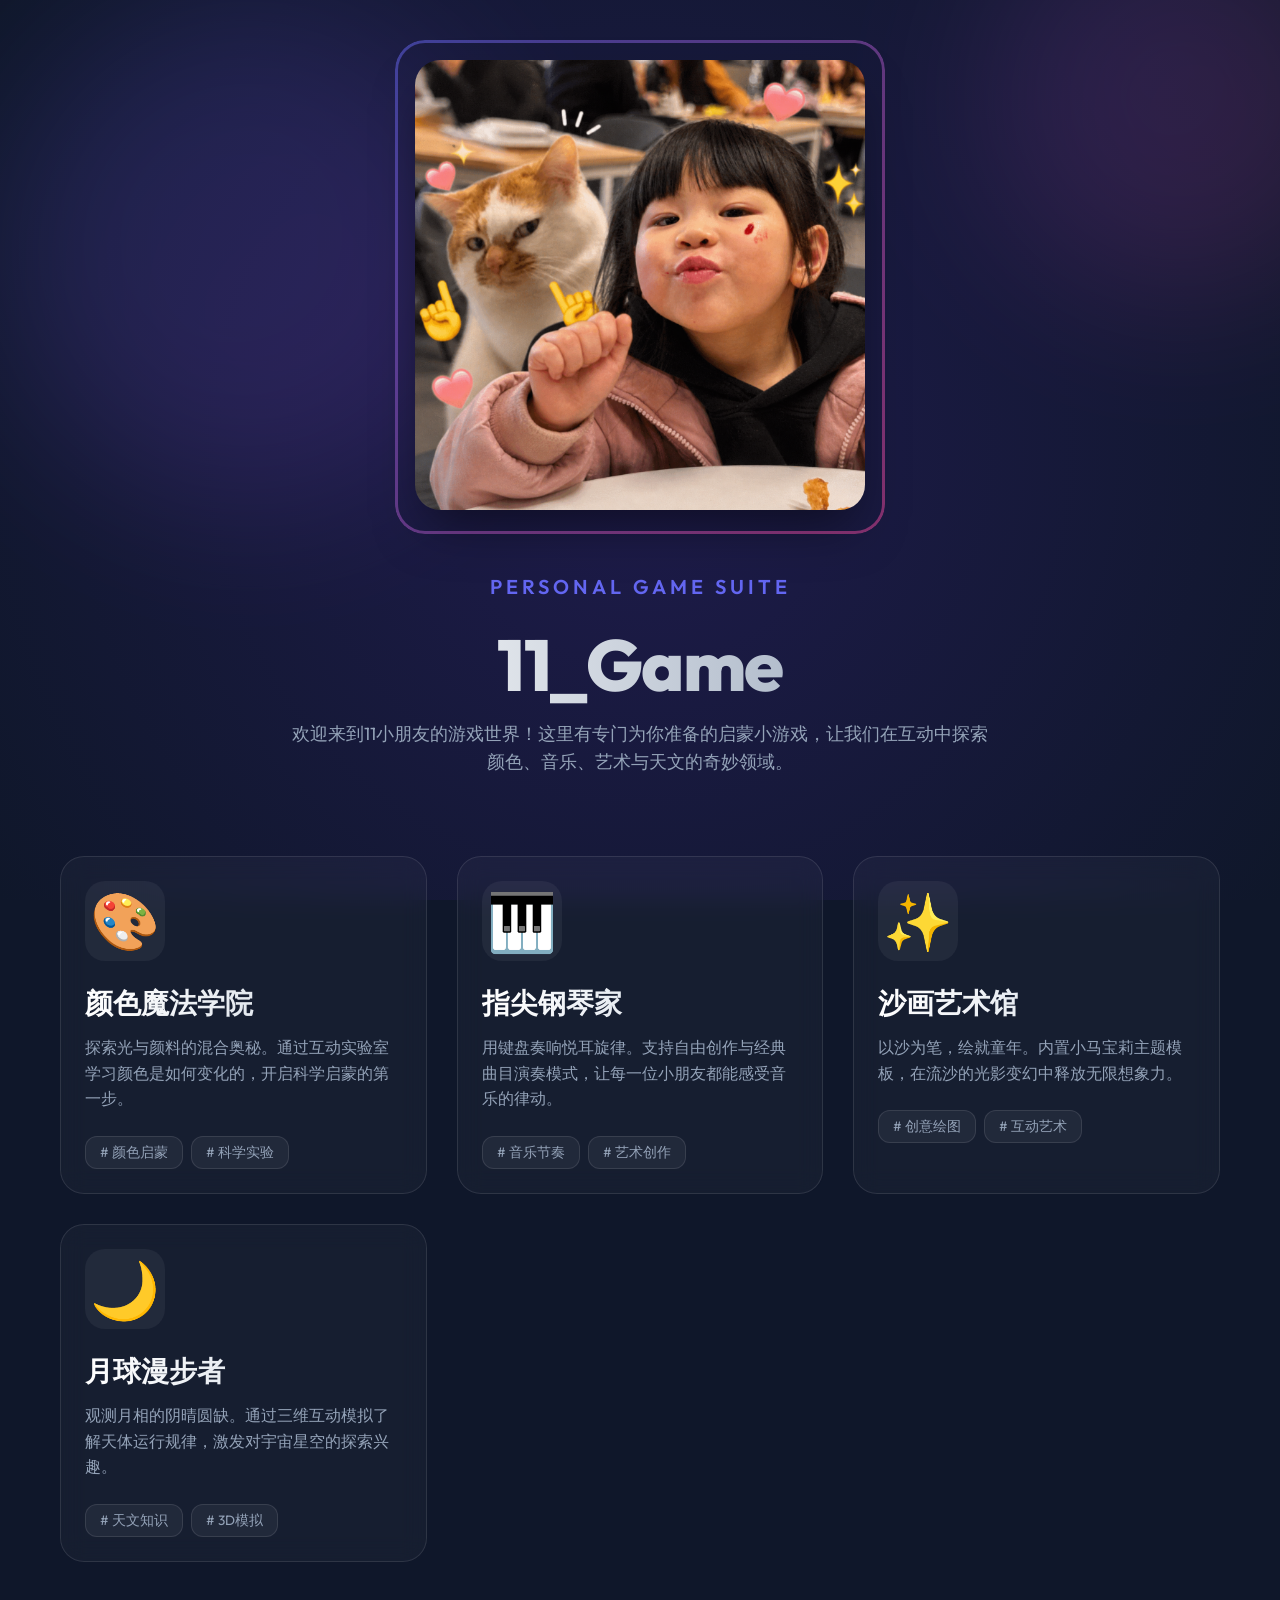
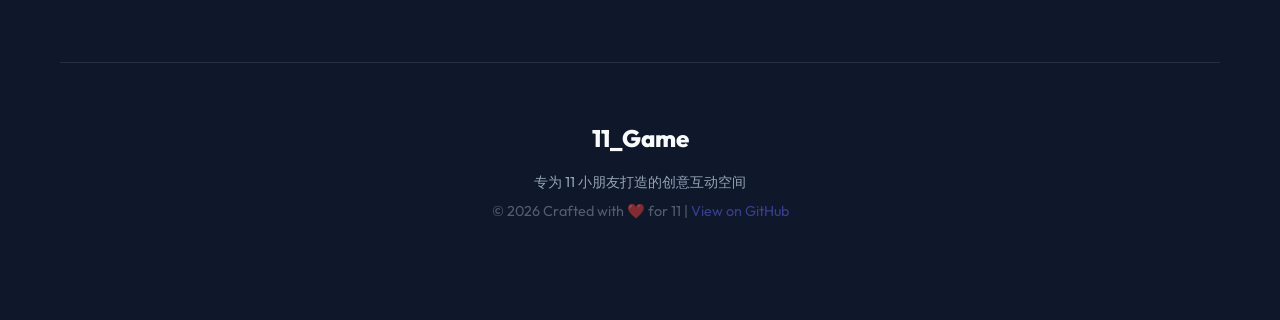
==== commit 57503224: "UI Optimization: Premium redesign, added glassmorphism, consistent navigation, and re-added .gitigno" ====
--- a/index.html
+++ b/index.html
@@ -6,61 +6,69 @@
     <title>🎮 11_Game - 小游戏合集</title>
     <link rel="preconnect" href="https://fonts.googleapis.com">
     <link rel="preconnect" href="https://fonts.gstatic.com" crossorigin>
-    <link href="https://fonts.googleapis.com/css2?family=Outfit:wght@300;400;600;800&family=Inter:wght@400;500;600&display=swap" rel="stylesheet">
+    <link href="https://fonts.googleapis.com/css2?family=Outfit:wght@300;400;600;800&display=swap" rel="stylesheet">
     <style>
         :root {
-            --primary-glow: rgba(0, 255, 136, 0.4);
-            --secondary-glow: rgba(0, 204, 255, 0.4);
-            --accent-glow: rgba(255, 102, 255, 0.4);
-            --card-bg: rgba(255, 255, 255, 0.05);
-            --card-border: rgba(255, 255, 255, 0.1);
+            --primary: #6366f1;
+            --secondary: #a855f7;
+            --accent: #ec4899;
+            --bg: #0f172a;
+            --card-bg: rgba(255, 255, 255, 0.03);
+            --glass-border: rgba(255, 255, 255, 0.1);
+            --text-main: #f8fafc;
+            --text-dim: #94a3b8;
         }
 
         * {
             margin: 0;
             padding: 0;
             box-sizing: border-box;
+            font-family: 'Outfit', sans-serif;
         }
 
         body {
-            font-family: 'Inter', sans-serif;
-            background: #0f172a;
-            color: #f8fafc;
+            background-color: var(--bg);
+            color: var(--text-main);
             min-height: 100vh;
             overflow-x: hidden;
             position: relative;
         }
 
-        /* Animated Mesh Background */
-        body::before, body::after {
-            content: '';
+        /* 动态网格背景 */
+        .bg-animate {
             position: fixed;
-            width: 600px;
-            height: 600px;
+            top: 0;
+            left: 0;
+            width: 100%;
+            height: 100%;
+            z-index: -1;
+            background: radial-gradient(circle at 50% 50%, #1e1b4b 0%, #0f172a 100%);
+            overflow: hidden;
+        }
+
+        .blob {
+            position: absolute;
+            width: 500px;
+            height: 500px;
+            background: linear-gradient(135deg, var(--primary), var(--secondary));
+            filter: blur(80px);
             border-radius: 50%;
-            filter: blur(120px);
-            z-index: -1;
-            animation: float-bg 20s infinite alternate ease-in-out;
-            opacity: 0.6;
-        }
-
-        body::before {
+            opacity: 0.15;
+            animation: move 20s infinite alternate;
+        }
+
+        .blob-2 {
+            background: linear-gradient(135deg, var(--secondary), var(--accent));
+            width: 400px;
+            height: 400px;
+            right: -100px;
             top: -100px;
-            left: -100px;
-            background: linear-gradient(to right, #3b82f6, #8b5cf6);
-        }
-
-        body::after {
-            bottom: -100px;
-            right: -100px;
-            background: linear-gradient(to right, #ec4899, #f43f5e);
             animation-delay: -5s;
         }
 
-        @keyframes float-bg {
-            0% { transform: translate(0, 0) scale(1); }
-            50% { transform: translate(100px, 50px) scale(1.2); }
-            100% { transform: translate(-50px, 100px) scale(0.8); }
+        @keyframes move {
+            from { transform: translate(-10%, -10%) scale(1); }
+            to { transform: translate(20%, 20%) scale(1.2); }
         }
 
         .container {
@@ -69,347 +77,335 @@
             padding: 40px 20px;
         }
 
-        /* Header */
+        /* 头部设计 */
         .header {
             text-align: center;
-            padding: 40px 20px 60px;
+            margin-bottom: 80px;
             position: relative;
-            z-index: 10;
+        }
+
+        .hero-section {
             display: flex;
             flex-direction: column;
             align-items: center;
-        }
-
-        .header h1 {
-            font-family: 'Outfit', sans-serif;
-            font-size: 4em;
+            gap: 40px;
+            margin-bottom: 40px;
+        }
+
+        .hero-image-wrapper {
+            position: relative;
+            padding: 20px;
+        }
+
+        .hero-image-wrapper::before {
+            content: '';
+            position: absolute;
+            inset: 0;
+            background: linear-gradient(135deg, var(--primary), var(--accent));
+            border-radius: 30px;
+            padding: 3px;
+            -webkit-mask: linear-gradient(#fff 0 0) content-box, linear-gradient(#fff 0 0);
+            mask: linear-gradient(#fff 0 0) content-box, linear-gradient(#fff 0 0);
+            -webkit-mask-composite: xor;
+            mask-composite: exclude;
+            opacity: 0.5;
+        }
+
+        .hero-image {
+            max-width: 450px;
+            width: 100%;
+            border-radius: 25px;
+            box-shadow: 0 25px 50px -12px rgba(0, 0, 0, 0.5);
+            transition: all 0.5s cubic-bezier(0.4, 0, 0.2, 1);
+            animation: float 6s ease-in-out infinite;
+        }
+
+        @keyframes float {
+            0%, 100% { transform: translateY(0) rotate(0deg); }
+            50% { transform: translateY(-20px) rotate(1deg); }
+        }
+
+        .title-group h1 {
+            font-size: 4.5rem;
             font-weight: 800;
-            margin-bottom: 10px;
-            background: linear-gradient(135deg, #00ff88 0%, #00ccff 50%, #ff66ff 100%);
+            letter-spacing: -0.02em;
+            background: linear-gradient(to right, #fff, #94a3b8);
             -webkit-background-clip: text;
             -webkit-text-fill-color: transparent;
-            background-clip: text;
-            filter: drop-shadow(0 0 20px var(--primary-glow));
-            animation: text-glow 4s infinite alternate;
-        }
-
-        @keyframes text-glow {
-            0% { filter: drop-shadow(0 0 10px var(--primary-glow)); }
-            100% { filter: drop-shadow(0 0 30px var(--secondary-glow)); }
-        }
-
-        .header .subtitle {
-            font-family: 'Outfit', sans-serif;
-            font-size: 1.4em;
-            color: #cbd5e1;
-            margin-bottom: 15px;
-            letter-spacing: 1px;
-            font-weight: 300;
-        }
-
-        .header .description {
-            font-size: 1.1em;
-            color: #94a3b8;
+            margin-bottom: 10px;
+        }
+
+        .subtitle {
+            font-size: 1.25rem;
+            color: var(--primary);
+            font-weight: 600;
+            text-transform: uppercase;
+            letter-spacing: 0.2em;
+            margin-bottom: 20px;
+        }
+
+        .description {
             max-width: 700px;
+            margin: 0 auto;
+            color: var(--text-dim);
             line-height: 1.6;
-            margin: 0 auto 30px;
-        }
-
-        /* Hero Image Container */
-        .hero-image-wrapper {
-            position: relative;
-            padding: 10px;
-            border-radius: 30px;
-            background: linear-gradient(145deg, rgba(255,255,255,0.1), rgba(255,255,255,0));
-            backdrop-filter: blur(20px);
-            -webkit-backdrop-filter: blur(20px);
-            border: 1px solid rgba(255,255,255,0.2);
-            box-shadow: 0 20px 50px rgba(0,0,0,0.5), inset 0 0 0 1px rgba(255,255,255,0.1);
-            transition: transform 0.4s cubic-bezier(0.175, 0.885, 0.32, 1.275);
-            max-width: 350px;
-            margin-bottom: 20px;
-        }
-
-        .hero-image-wrapper:hover {
-            transform: translateY(-10px) scale(1.05);
-            box-shadow: 0 30px 60px rgba(0,0,0,0.6), inset 0 0 0 1px rgba(255,255,255,0.2);
-        }
-
-        .hero-image-wrapper img {
-            display: block;
-            width: 100%;
-            height: auto;
-            border-radius: 20px;
-            object-fit: cover;
-        }
-
-        /* Glassmorphism Game Grid */
+            font-size: 1.1rem;
+        }
+
+        /* 游戏网格 */
         .games-grid {
             display: grid;
-            grid-template-columns: repeat(auto-fit, minmax(300px, 1fr));
+            grid-template-columns: repeat(auto-fit, minmax(340px, 1fr));
             gap: 30px;
-            padding: 20px 0 60px;
-            position: relative;
-            z-index: 10;
-        }
-
-        /* Game Card */
+        }
+
         .game-card {
             background: var(--card-bg);
-            backdrop-filter: blur(16px);
-            -webkit-backdrop-filter: blur(16px);
+            backdrop-filter: blur(12px);
+            -webkit-backdrop-filter: blur(12px);
+            border: 1px solid var(--glass-border);
             border-radius: 24px;
-            border: 1px solid var(--card-border);
-            overflow: hidden;
-            transition: all 0.4s cubic-bezier(0.25, 0.8, 0.25, 1);
+            padding: 24px;
             text-decoration: none;
             color: inherit;
+            transition: all 0.4s cubic-bezier(0.4, 0, 0.2, 1);
             display: flex;
             flex-direction: column;
-            box-shadow: 0 15px 35px rgba(0,0,0,0.2);
             position: relative;
-        }
-
-        .game-card::before {
+            overflow: hidden;
+        }
+
+        .game-card::after {
             content: '';
             position: absolute;
-            top: 0; left: -100%; width: 50%; height: 100%;
-            background: linear-gradient(to right, transparent, rgba(255,255,255,0.1), transparent);
-            transform: skewX(-20deg);
-            transition: 0.5s;
-            z-index: 1;
-        }
-
-        .game-card:hover::before {
-            left: 150%;
+            inset: 0;
+            background: linear-gradient(135deg, rgba(255,255,255,0.1) 0%, transparent 100%);
+            opacity: 0;
+            transition: opacity 0.4s;
         }
 
         .game-card:hover {
-            transform: translateY(-12px);
-            box-shadow: 0 25px 50px rgba(0,0,0,0.4);
-            border-color: rgba(255,255,255,0.3);
-            background: rgba(255, 255, 255, 0.1);
-        }
-
-        .card-image {
-            height: 180px;
+            transform: translateY(-12px) scale(1.02);
+            border-color: rgba(255, 255, 255, 0.2);
+            background: rgba(255, 255, 255, 0.05);
+            box-shadow: 0 30px 60px -15px rgba(0, 0, 0, 0.5);
+        }
+
+        .game-card:hover::after {
+            opacity: 1;
+        }
+
+        .card-icon {
+            font-size: 3.5rem;
+            margin-bottom: 24px;
+            background: rgba(255, 255, 255, 0.05);
+            width: 80px;
+            height: 80px;
             display: flex;
             align-items: center;
             justify-content: center;
-            font-size: 5.5em;
-            position: relative;
-            overflow: hidden;
-            transition: transform 0.5s;
-        }
-
-        .game-card:hover .card-image {
-            transform: scale(1.05);
-        }
-
-        .color-mixing .card-image { background: linear-gradient(135deg, #ff6b6b, #fca5a5); }
-        .piano .card-image { background: linear-gradient(135deg, #4ecdc4, #5eead4); }
-        .sand-art .card-image { background: linear-gradient(135deg, #fbbf24, #fde047); }
-        .moon-phases .card-image { background: linear-gradient(135deg, #60a5fa, #93c5fd); }
-
-        .card-content {
-            padding: 30px 25px;
-            display: flex;
-            flex-direction: column;
-            flex-grow: 1;
-            position: relative;
-            z-index: 2;
+            border-radius: 20px;
+            transition: transform 0.3s ease;
+        }
+
+        .game-card:hover .card-icon {
+            transform: scale(1.1) rotate(-5deg);
         }
 
         .card-content h3 {
-            font-family: 'Outfit', sans-serif;
-            font-size: 1.6em;
+            font-size: 1.75rem;
+            font-weight: 700;
             margin-bottom: 12px;
-            font-weight: 600;
-        }
-
-        .color-mixing .card-content h3 { color: #fca5a5; }
-        .piano .card-content h3 { color: #5eead4; }
-        .sand-art .card-content h3 { color: #fde047; }
-        .moon-phases .card-content h3 { color: #93c5fd; }
+            background: linear-gradient(to right, #fff, #cbd5e1);
+            -webkit-background-clip: text;
+            -webkit-text-fill-color: transparent;
+        }
 
         .card-content p {
-            color: #cbd5e1;
-            font-size: 0.95em;
+            color: var(--text-dim);
             line-height: 1.6;
-            margin-bottom: 20px;
-            flex-grow: 1;
+            margin-bottom: 24px;
+            font-size: 1rem;
         }
 
         .card-tags {
             display: flex;
-            gap: 10px;
+            gap: 8px;
             flex-wrap: wrap;
-            margin-bottom: 20px;
+            margin-top: auto;
         }
 
         .tag {
             padding: 6px 14px;
-            border-radius: 20px;
-            font-size: 0.8em;
-            font-weight: 500;
-            backdrop-filter: blur(5px);
-            border: 1px solid rgba(255,255,255,0.1);
-        }
-
-        .color-mixing .tag { background: rgba(252, 165, 165, 0.15); color: #fca5a5; }
-        .piano .tag { background: rgba(94, 234, 212, 0.15); color: #5eead4; }
-        .sand-art .tag { background: rgba(253, 224, 71, 0.15); color: #fde047; }
-        .moon-phases .tag { background: rgba(147, 197, 253, 0.15); color: #93c5fd; }
-
-        .play-btn {
-            display: inline-flex;
+            background: rgba(255, 255, 255, 0.05);
+            border: 1px solid rgba(255, 255, 255, 0.1);
+            border-radius: 12px;
+            font-size: 0.85rem;
+            color: var(--text-dim);
+            transition: all 0.3s;
+        }
+
+        .game-card:hover .tag {
+            background: rgba(99, 102, 241, 0.1);
+            border-color: rgba(99, 102, 241, 0.2);
+            color: #fff;
+        }
+
+        /* 游戏按钮 */
+        .play-indicator {
+            position: absolute;
+            bottom: 24px;
+            right: 24px;
+            width: 48px;
+            height: 48px;
+            background: var(--primary);
+            border-radius: 50%;
+            display: flex;
             align-items: center;
             justify-content: center;
-            padding: 12px 24px;
-            border-radius: 30px;
-            font-weight: 600;
-            font-family: 'Outfit', sans-serif;
-            font-size: 1em;
-            letter-spacing: 0.5px;
-            transition: all 0.3s ease;
-            text-transform: uppercase;
-            box-shadow: 0 4px 15px rgba(0,0,0,0.2);
-            color: #fff;
-            border: none;
-            cursor: pointer;
-        }
-
-        .color-mixing .play-btn { background: linear-gradient(135deg, #ef4444, #f87171); }
-        .piano .play-btn { background: linear-gradient(135deg, #0d9488, #2dd4bf); }
-        .sand-art .play-btn { background: linear-gradient(135deg, #d97706, #fbbf24); }
-        .moon-phases .play-btn { background: linear-gradient(135deg, #2563eb, #60a5fa); }
-
-        .game-card:hover .play-btn {
-            transform: scale(1.05);
-            box-shadow: 0 8px 25px rgba(0,0,0,0.3);
-        }
-
-        /* Footer */
+            opacity: 0;
+            transform: translateX(20px);
+            transition: all 0.4s;
+            box-shadow: 0 10px 20px rgba(99, 102, 241, 0.3);
+        }
+
+        .game-card:hover .play-indicator {
+            opacity: 1;
+            transform: translateX(0);
+        }
+
+        /* 页脚 */
         .footer {
+            margin-top: 100px;
+            padding: 60px 20px;
             text-align: center;
-            padding: 40px 20px;
-            color: #64748b;
-            font-size: 0.95em;
-            position: relative;
-            z-index: 10;
-            border-top: 1px solid rgba(255,255,255,0.05);
+            border-top: 1px solid var(--glass-border);
+        }
+
+        .footer-logo {
+            font-size: 1.5rem;
+            font-weight: 800;
+            margin-bottom: 20px;
+            display: inline-block;
+        }
+
+        .footer p {
+            color: var(--text-dim);
+            font-size: 0.9rem;
         }
 
         .footer a {
-            color: #38bdf8;
+            color: var(--primary);
             text-decoration: none;
             transition: color 0.3s;
         }
 
         .footer a:hover {
-            color: #bae6fd;
-            text-decoration: underline;
-        }
-
-        /* Entrance Animations */
-        @keyframes fadeUp {
-            from { opacity: 0; transform: translateY(40px); }
-            to { opacity: 1; transform: translateY(0); }
-        }
-
-        .game-card { opacity: 0; animation: fadeUp 0.8s cubic-bezier(0.16, 1, 0.3, 1) forwards; }
-        .game-card:nth-child(1) { animation-delay: 0.1s; }
-        .game-card:nth-child(2) { animation-delay: 0.2s; }
-        .game-card:nth-child(3) { animation-delay: 0.3s; }
-        .game-card:nth-child(4) { animation-delay: 0.4s; }
-        
-        .header { opacity: 0; animation: fadeUp 0.8s cubic-bezier(0.16, 1, 0.3, 1) forwards; }
-
-        /* Responsive */
+            color: var(--accent);
+        }
+
+        /* 响应式调整 */
         @media (max-width: 768px) {
-            .header h1 { font-size: 2.8em; }
-            .header .subtitle { font-size: 1.2em; }
-            .hero-image-wrapper { max-width: 250px; }
-            .games-grid { grid-template-columns: 1fr; gap: 20px; }
-            .card-image { height: 150px; font-size: 4.5em; }
+            .title-group h1 { font-size: 3rem; }
+            .hero-image { max-width: 320px; }
+            .games-grid { grid-template-columns: 1fr; }
         }
     </style>
 </head>
 <body>
+    <div class="bg-animate">
+        <div class="blob"></div>
+        <div class="blob blob-2"></div>
+    </div>
+
     <div class="container">
-        <!-- 头部 -->
         <header class="header">
-            <div class="hero-image-wrapper">
-                <img src="11.png" alt="11小朋友">
+            <div class="hero-section">
+                <div class="hero-image-wrapper">
+                    <img src="11.png" alt="11_Game 封面" class="hero-image" />
+                </div>
+                <div class="title-group">
+                    <p class="subtitle">Personal Game Suite</p>
+                    <h1>11_Game</h1>
+                    <p class="description">
+                        欢迎来到11小朋友的游戏世界！这里有专门为你准备的启蒙小游戏，让我们在互动中探索颜色、音乐、艺术与天文的奇妙领域。
+                    </p>
+                </div>
             </div>
-            <h1>🎮 11_Game</h1>
-            <p class="subtitle">✨ 11小朋友的专属魔法世界 ✨</p>
-            <p class="description">欢迎来到专为你准备的奇妙乐园！在这里，你可以释放创意、探索宇宙、演奏音乐。准备好开始冒险了吗？</p>
         </header>
 
-        <!-- 游戏卡片网格 -->
-        <div class="games-grid">
+        <main class="games-grid">
             <!-- 颜色魔法学院 -->
-            <a href="color_mixing/index.html" class="game-card color-mixing">
-                <div class="card-image">🎨</div>
+            <a href="color_mixing/index.html" class="game-card">
+                <div class="card-icon">🎨</div>
                 <div class="card-content">
                     <h3>颜色魔法学院</h3>
-                    <p>化身小魔法师，探索色彩混合的奥秘！尝试光与颜料的神奇碰撞，看看你能变出多少种新的颜色。</p>
+                    <p>探索光与颜料的混合奥秘。通过互动实验室学习颜色是如何变化的，开启科学启蒙的第一步。</p>
                     <div class="card-tags">
-                        <span class="tag">🌈 色彩认知</span>
-                        <span class="tag">💡 科学实验</span>
+                        <span class="tag"># 颜色启蒙</span>
+                        <span class="tag"># 科学实验</span>
                     </div>
-                    <div class="play-btn">▶ 开始魔法</div>
+                </div>
+                <div class="play-indicator">
+                    <svg width="20" height="20" viewBox="0 0 24 24" fill="none" stroke="white" stroke-width="2.5" stroke-linecap="round" stroke-linejoin="round"><polygon points="5 3 19 12 5 21 5 3"></polygon></svg>
                 </div>
             </a>
 
             <!-- 键盘钢琴 -->
-            <a href="piano/index.html" class="game-card piano">
-                <div class="card-image">🎹</div>
+            <a href="piano/index.html" class="game-card">
+                <div class="card-icon">🎹</div>
                 <div class="card-content">
-                    <h3>键盘钢琴</h3>
-                    <p>你的专属音乐厅！用指尖敲击键盘，弹奏出美妙动听的旋律，开启你的音乐家之旅吧。</p>
+                    <h3>指尖钢琴家</h3>
+                    <p>用键盘奏响悦耳旋律。支持自由创作与经典曲目演奏模式，让每一位小朋友都能感受音乐的律动。</p>
                     <div class="card-tags">
-                        <span class="tag">🎵 音乐节奏</span>
-                        <span class="tag">🎼 艺术启蒙</span>
+                        <span class="tag"># 音乐节奏</span>
+                        <span class="tag"># 艺术创作</span>
                     </div>
-                    <div class="play-btn">▶ 演奏音乐</div>
+                </div>
+                <div class="play-indicator">
+                    <svg width="20" height="20" viewBox="0 0 24 24" fill="none" stroke="white" stroke-width="2.5" stroke-linecap="round" stroke-linejoin="round"><polygon points="5 3 19 12 5 21 5 3"></polygon></svg>
                 </div>
             </a>
 
             <!-- 沙画艺术 -->
-            <a href="sand_art/index.html" class="game-card sand-art">
-                <div class="card-image">✨</div>
+            <a href="sand_art/index.html" class="game-card">
+                <div class="card-icon">✨</div>
                 <div class="card-content">
-                    <h3>沙画艺术</h3>
-                    <p>神奇的流沙画板！选择你喜欢的颜色，在画布上挥洒创意，创作出独一无二的小马宝莉梦幻画作。</p>
+                    <h3>沙画艺术馆</h3>
+                    <p>以沙为笔，绘就童年。内置小马宝莉主题模板，在流沙的光影变幻中释放无限想象力。</p>
                     <div class="card-tags">
-                        <span class="tag">🎨 绘画创作</span>
-                        <span class="tag">🦄 想象力</span>
+                        <span class="tag"># 创意绘图</span>
+                        <span class="tag"># 互动艺术</span>
                     </div>
-                    <div class="play-btn">▶ 开始创作</div>
+                </div>
+                <div class="play-indicator">
+                    <svg width="20" height="20" viewBox="0 0 24 24" fill="none" stroke="white" stroke-width="2.5" stroke-linecap="round" stroke-linejoin="round"><polygon points="5 3 19 12 5 21 5 3"></polygon></svg>
                 </div>
             </a>
 
             <!-- 月球阴晴圆缺 -->
-            <a href="moon_phases/index.html" class="game-card moon-phases">
-                <div class="card-image">🌙</div>
+            <a href="moon_phases/index.html" class="game-card">
+                <div class="card-icon">🌙</div>
                 <div class="card-content">
-                    <h3>月亮捉迷藏</h3>
-                    <p>搭乘宇宙飞船去观察月亮！它为什么有时像弯弯的香蕉，有时又像圆圆的玉盘？快来一探究竟。</p>
+                    <h3>月球漫步者</h3>
+                    <p>观测月相的阴晴圆缺。通过三维互动模拟了解天体运行规律，激发对宇宙星空的探索兴趣。</p>
                     <div class="card-tags">
-                        <span class="tag">🔭 天文探索</span>
-                        <span class="tag">⭐ 自然科学</span>
+                        <span class="tag"># 天文知识</span>
+                        <span class="tag"># 3D模拟</span>
                     </div>
-                    <div class="play-btn">▶ 探索宇宙</div>
+                </div>
+                <div class="play-indicator">
+                    <svg width="20" height="20" viewBox="0 0 24 24" fill="none" stroke="white" stroke-width="2.5" stroke-linecap="round" stroke-linejoin="round"><polygon points="5 3 19 12 5 21 5 3"></polygon></svg>
                 </div>
             </a>
-        </div>
-
-        <!-- 页脚 -->
+        </main>
+
         <footer class="footer">
-            <p>🌟 11_Game - 激发每一个小小好奇心 🌟</p>
-            <p style="margin-top: 10px;">由爱与代码交织而成 | <a href="https://github.com/marspu/11_Game" target="_blank">GitHub</a></p>
+            <div class="footer-logo">11_Game</div>
+            <p>专为 11 小朋友打造的创意互动空间</p>
+            <p style="margin-top: 10px; opacity: 0.5;">
+                &copy; 2026 Crafted with ❤️ for 11 | <a href="https://github.com/marspu/11_Game" target="_blank">View on GitHub</a>
+            </p>
         </footer>
     </div>
 </body>
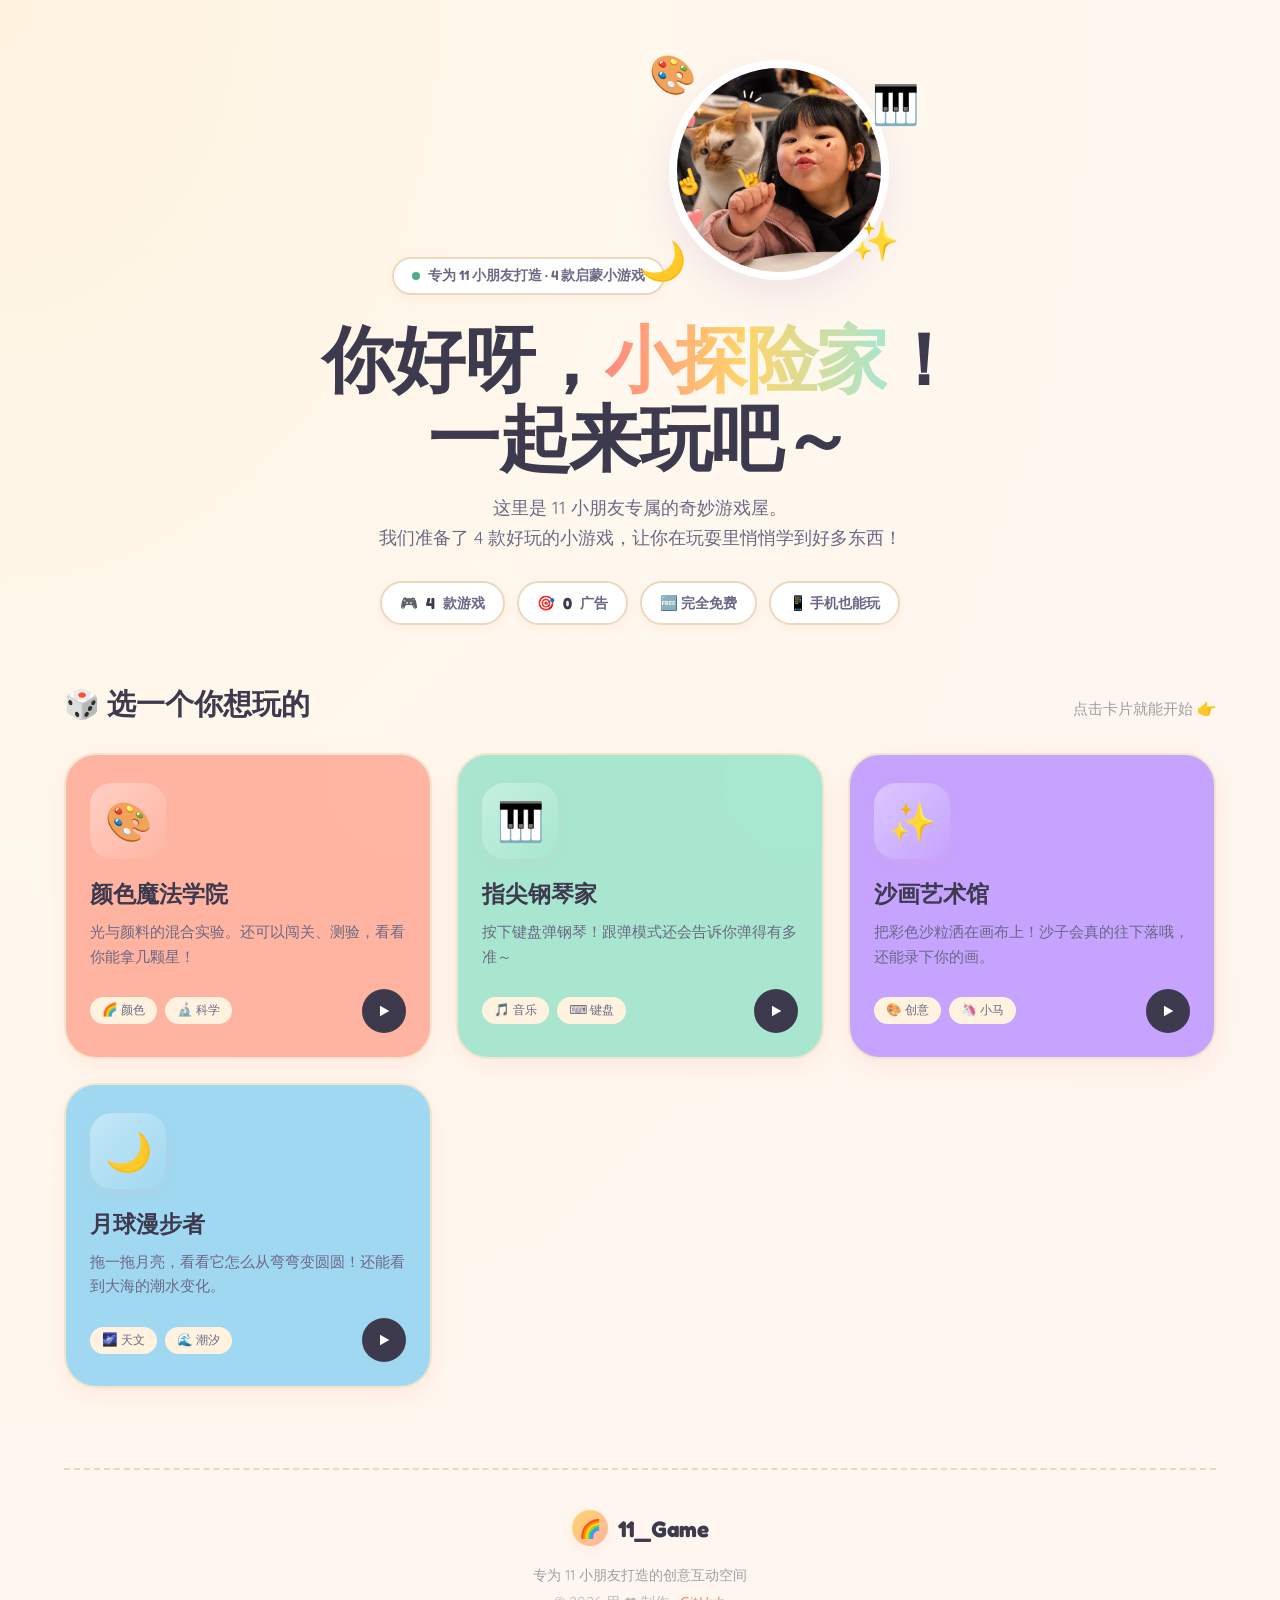
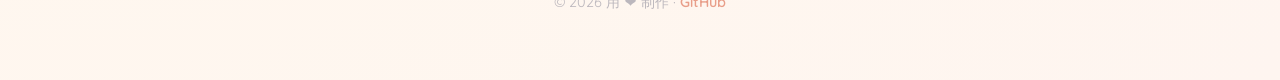
==== commit 2f0065cf: "feat: 全量重构 UI 为明亮儿童风 + 4 游戏玩法升级 - 新增 shared/theme.css 统一设计 token（奶油底 + 5 色糖果点缀） - 主页：圆形头像 + emoji 围绕" ====
--- a/index.html
+++ b/index.html
@@ -3,410 +3,457 @@
 <head>
     <meta charset="UTF-8">
     <meta name="viewport" content="width=device-width, initial-scale=1.0">
-    <title>🎮 11_Game - 小游戏合集</title>
-    <link rel="preconnect" href="https://fonts.googleapis.com">
-    <link rel="preconnect" href="https://fonts.gstatic.com" crossorigin>
-    <link href="https://fonts.googleapis.com/css2?family=Outfit:wght@300;400;600;800&display=swap" rel="stylesheet">
+    <title>🌈 11_Game · 11小朋友的奇妙游戏屋</title>
+    <link rel="stylesheet" href="shared/theme.css">
     <style>
-        :root {
-            --primary: #6366f1;
-            --secondary: #a855f7;
-            --accent: #ec4899;
-            --bg: #0f172a;
-            --card-bg: rgba(255, 255, 255, 0.03);
-            --glass-border: rgba(255, 255, 255, 0.1);
-            --text-main: #f8fafc;
-            --text-dim: #94a3b8;
-        }
-
-        * {
-            margin: 0;
-            padding: 0;
-            box-sizing: border-box;
-            font-family: 'Outfit', sans-serif;
-        }
-
-        body {
-            background-color: var(--bg);
-            color: var(--text-main);
-            min-height: 100vh;
-            overflow-x: hidden;
-            position: relative;
-        }
-
-        /* 动态网格背景 */
-        .bg-animate {
-            position: fixed;
-            top: 0;
-            left: 0;
-            width: 100%;
-            height: 100%;
-            z-index: -1;
-            background: radial-gradient(circle at 50% 50%, #1e1b4b 0%, #0f172a 100%);
-            overflow: hidden;
-        }
-
-        .blob {
+        body { overflow-x: hidden; }
+
+        /* 装饰星星 */
+        .deco-stars {
+            position: fixed; inset: 0; z-index: -1; overflow: hidden;
+            pointer-events: none;
+        }
+        .star {
             position: absolute;
-            width: 500px;
-            height: 500px;
-            background: linear-gradient(135deg, var(--primary), var(--secondary));
-            filter: blur(80px);
-            border-radius: 50%;
-            opacity: 0.15;
-            animation: move 20s infinite alternate;
-        }
-
-        .blob-2 {
-            background: linear-gradient(135deg, var(--secondary), var(--accent));
-            width: 400px;
-            height: 400px;
-            right: -100px;
-            top: -100px;
-            animation-delay: -5s;
-        }
-
-        @keyframes move {
-            from { transform: translate(-10%, -10%) scale(1); }
-            to { transform: translate(20%, 20%) scale(1.2); }
+            font-size: 22px;
+            opacity: 0.5;
+            animation: twinkle 3s ease-in-out infinite;
+        }
+        @keyframes twinkle {
+            0%, 100% { transform: scale(1) rotate(0deg); opacity: 0.5; }
+            50%      { transform: scale(1.3) rotate(20deg); opacity: 1; }
         }
 
         .container {
             max-width: 1200px;
             margin: 0 auto;
-            padding: 40px 20px;
-        }
-
-        /* 头部设计 */
-        .header {
+            padding: 60px 24px 40px;
+        }
+
+        /* 顶部导航徽章 */
+        .top-badge {
+            display: inline-flex;
+            align-items: center;
+            gap: 8px;
+            padding: 8px 18px;
+            background: var(--bg-card);
+            border: 2px solid var(--border-2);
+            border-radius: var(--r-pill);
+            font-family: var(--font-display);
+            font-weight: 600;
+            font-size: 0.85rem;
+            color: var(--text-2);
+            box-shadow: var(--shadow-sm);
+            margin-bottom: 24px;
+        }
+        .top-badge .dot {
+            width: 8px; height: 8px;
+            background: var(--c-mint-d);
+            border-radius: 50%;
+            box-shadow: 0 0 0 0 rgba(76, 175, 133, 0.6);
+            animation: pulse 1.8s infinite;
+        }
+        @keyframes pulse {
+            0% { box-shadow: 0 0 0 0 rgba(76, 175, 133, 0.6); }
+            70% { box-shadow: 0 0 0 8px rgba(76, 175, 133, 0); }
+        }
+
+        /* Hero */
+        .hero {
             text-align: center;
+            position: relative;
+            margin-bottom: 60px;
+        }
+        .hero-image-wrap {
+            position: relative;
+            display: inline-block;
+            margin-bottom: 30px;
+        }
+        .hero-image {
+            width: 220px;
+            height: 220px;
+            object-fit: cover;
+            border-radius: 50%;
+            border: 8px solid #fff;
+            box-shadow: var(--shadow-lg);
+            animation: float 5s ease-in-out infinite;
+        }
+        .hero-emoji {
+            position: absolute;
+            font-size: 38px;
+            animation: orbit 8s linear infinite;
+        }
+        .hero-emoji.e1 { top: -10px; left: -20px; animation-delay: 0s; }
+        .hero-emoji.e2 { top: 20px;  right: -30px; animation-delay: -2s; }
+        .hero-emoji.e3 { bottom: 0;  left: -30px; animation-delay: -4s; }
+        .hero-emoji.e4 { bottom: 20px; right: -10px; animation-delay: -6s; }
+        @keyframes orbit {
+            0%, 100% { transform: translateY(0) rotate(-10deg); }
+            50%      { transform: translateY(-15px) rotate(10deg); }
+        }
+
+        .hero h1 {
+            font-family: var(--font-display);
+            font-size: clamp(2.6rem, 6vw, 4.5rem);
+            font-weight: 700;
+            line-height: 1.1;
+            margin: 0 0 16px;
+            letter-spacing: -0.02em;
+        }
+        .hero h1 .gradient-text {
+            background: var(--grad-rainbow);
+            background-size: 200% auto;
+            -webkit-background-clip: text;
+                    background-clip: text;
+            -webkit-text-fill-color: transparent;
+            animation: rainbow-shift 6s linear infinite;
+        }
+        .hero .lead {
+            max-width: 620px;
+            margin: 0 auto 28px;
+            color: var(--text-2);
+            font-size: 1.1rem;
+            line-height: 1.7;
+        }
+        .hero-stats {
+            display: inline-flex;
+            gap: 12px;
+            flex-wrap: wrap;
+            justify-content: center;
+        }
+        .stat-pill {
+            display: inline-flex;
+            align-items: center;
+            gap: 8px;
+            padding: 10px 18px;
+            background: var(--bg-card);
+            border: 2px solid var(--border-2);
+            border-radius: var(--r-pill);
+            font-family: var(--font-display);
+            font-weight: 600;
+            font-size: 0.9rem;
+            color: var(--text-2);
+            box-shadow: var(--shadow-sm);
+        }
+        .stat-pill strong {
+            color: var(--text-1);
+            font-size: 1rem;
+        }
+
+        /* Section title */
+        .section-title {
+            display: flex;
+            align-items: baseline;
+            justify-content: space-between;
+            margin-bottom: 28px;
+            gap: 16px;
+            flex-wrap: wrap;
+        }
+        .section-title h2 {
+            font-family: var(--font-display);
+            font-size: 1.8rem;
+            font-weight: 700;
+            margin: 0;
+        }
+        .section-title .hint {
+            color: var(--text-3);
+            font-size: 0.95rem;
+        }
+
+        /* 游戏卡片网格 */
+        .games-grid {
+            display: grid;
+            grid-template-columns: repeat(auto-fit, minmax(280px, 1fr));
+            gap: 24px;
             margin-bottom: 80px;
-            position: relative;
-        }
-
-        .hero-section {
+        }
+        .game-card {
+            position: relative;
+            background: var(--bg-card);
+            border-radius: var(--r-xl);
+            padding: 28px 24px 24px;
+            text-decoration: none;
+            color: inherit;
+            border: 2px solid var(--border);
+            box-shadow: var(--shadow-md);
+            transition: transform 0.3s cubic-bezier(.34,1.56,.64,1), box-shadow 0.3s, border-color 0.3s;
+            overflow: hidden;
             display: flex;
             flex-direction: column;
-            align-items: center;
-            gap: 40px;
-            margin-bottom: 40px;
-        }
-
-        .hero-image-wrapper {
-            position: relative;
-            padding: 20px;
-        }
-
-        .hero-image-wrapper::before {
+        }
+        .game-card::before {
             content: '';
             position: absolute;
-            inset: 0;
-            background: linear-gradient(135deg, var(--primary), var(--accent));
-            border-radius: 30px;
-            padding: 3px;
-            -webkit-mask: linear-gradient(#fff 0 0) content-box, linear-gradient(#fff 0 0);
-            mask: linear-gradient(#fff 0 0) content-box, linear-gradient(#fff 0 0);
-            -webkit-mask-composite: xor;
-            mask-composite: exclude;
-            opacity: 0.5;
-        }
-
-        .hero-image {
-            max-width: 450px;
-            width: 100%;
-            border-radius: 25px;
-            box-shadow: 0 25px 50px -12px rgba(0, 0, 0, 0.5);
-            transition: all 0.5s cubic-bezier(0.4, 0, 0.2, 1);
-            animation: float 6s ease-in-out infinite;
-        }
-
-        @keyframes float {
-            0%, 100% { transform: translateY(0) rotate(0deg); }
-            50% { transform: translateY(-20px) rotate(1deg); }
-        }
-
-        .title-group h1 {
-            font-size: 4.5rem;
-            font-weight: 800;
-            letter-spacing: -0.02em;
-            background: linear-gradient(to right, #fff, #94a3b8);
-            -webkit-background-clip: text;
-            -webkit-text-fill-color: transparent;
-            margin-bottom: 10px;
-        }
-
-        .subtitle {
-            font-size: 1.25rem;
-            color: var(--primary);
-            font-weight: 600;
-            text-transform: uppercase;
-            letter-spacing: 0.2em;
+            top: -40px; right: -40px;
+            width: 140px; height: 140px;
+            border-radius: 50%;
+            opacity: 0.18;
+            transition: transform 0.4s ease, opacity 0.4s;
+        }
+        .card-color { background: var(--c-peach); }
+        .card-mint  { background: var(--c-mint); }
+        .card-sky   { background: var(--c-sky); }
+        .card-grape { background: var(--c-grape); }
+        .game-card.card-color::before { background: var(--c-peach); }
+        .game-card.card-mint::before  { background: var(--c-mint); }
+        .game-card.card-sky::before   { background: var(--c-sky); }
+        .game-card.card-grape::before { background: var(--c-grape); }
+
+        .game-card:hover {
+            transform: translateY(-8px) rotate(-0.5deg);
+            box-shadow: var(--shadow-lg);
+            border-color: currentColor;
+        }
+        .game-card:hover::before {
+            transform: scale(1.4);
+            opacity: 0.28;
+        }
+
+        .card-icon-wrap {
+            width: 76px; height: 76px;
+            border-radius: 22px;
+            display: flex;
+            align-items: center;
+            justify-content: center;
+            font-size: 38px;
             margin-bottom: 20px;
-        }
-
-        .description {
-            max-width: 700px;
-            margin: 0 auto;
-            color: var(--text-dim);
+            box-shadow: var(--shadow-sm);
+            transition: transform 0.3s cubic-bezier(.34,1.56,.64,1);
+            position: relative;
+            z-index: 1;
+        }
+        .game-card.card-color .card-icon-wrap { background: linear-gradient(135deg, #ffd0c4, #ffb4a2); }
+        .game-card.card-mint  .card-icon-wrap { background: linear-gradient(135deg, #c5f1de, #a8e6cf); }
+        .game-card.card-sky   .card-icon-wrap { background: linear-gradient(135deg, #c4e7f7, #a0d8f1); }
+        .game-card.card-grape .card-icon-wrap { background: linear-gradient(135deg, #dcc7ff, #c5a3ff); }
+
+        .game-card:hover .card-icon-wrap {
+            transform: scale(1.08) rotate(-8deg);
+        }
+
+        .game-card h3 {
+            font-family: var(--font-display);
+            font-size: 1.45rem;
+            font-weight: 700;
+            margin: 0 0 10px;
+            position: relative;
+            z-index: 1;
+        }
+        .game-card p {
+            color: var(--text-2);
             line-height: 1.6;
-            font-size: 1.1rem;
-        }
-
-        /* 游戏网格 */
-        .games-grid {
-            display: grid;
-            grid-template-columns: repeat(auto-fit, minmax(340px, 1fr));
-            gap: 30px;
-        }
-
-        .game-card {
-            background: var(--card-bg);
-            backdrop-filter: blur(12px);
-            -webkit-backdrop-filter: blur(12px);
-            border: 1px solid var(--glass-border);
-            border-radius: 24px;
-            padding: 24px;
-            text-decoration: none;
-            color: inherit;
-            transition: all 0.4s cubic-bezier(0.4, 0, 0.2, 1);
-            display: flex;
-            flex-direction: column;
-            position: relative;
-            overflow: hidden;
-        }
-
-        .game-card::after {
-            content: '';
-            position: absolute;
-            inset: 0;
-            background: linear-gradient(135deg, rgba(255,255,255,0.1) 0%, transparent 100%);
-            opacity: 0;
-            transition: opacity 0.4s;
-        }
-
-        .game-card:hover {
-            transform: translateY(-12px) scale(1.02);
-            border-color: rgba(255, 255, 255, 0.2);
-            background: rgba(255, 255, 255, 0.05);
-            box-shadow: 0 30px 60px -15px rgba(0, 0, 0, 0.5);
-        }
-
-        .game-card:hover::after {
-            opacity: 1;
-        }
-
-        .card-icon {
-            font-size: 3.5rem;
-            margin-bottom: 24px;
-            background: rgba(255, 255, 255, 0.05);
-            width: 80px;
-            height: 80px;
+            font-size: 0.95rem;
+            margin: 0 0 20px;
+            position: relative;
+            z-index: 1;
+        }
+        .card-meta {
+            display: flex;
+            align-items: center;
+            justify-content: space-between;
+            margin-top: auto;
+            position: relative;
+            z-index: 1;
+        }
+        .card-tags {
+            display: flex;
+            gap: 8px;
+            flex-wrap: wrap;
+        }
+        .tag {
+            padding: 5px 12px;
+            background: var(--bg-soft);
+            border-radius: var(--r-pill);
+            font-size: 0.78rem;
+            color: var(--text-2);
+            font-weight: 500;
+        }
+        .play-fab {
+            width: 44px; height: 44px;
+            border-radius: 50%;
+            background: var(--text-1);
+            color: #fff;
             display: flex;
             align-items: center;
             justify-content: center;
-            border-radius: 20px;
-            transition: transform 0.3s ease;
-        }
-
-        .game-card:hover .card-icon {
-            transform: scale(1.1) rotate(-5deg);
-        }
-
-        .card-content h3 {
-            font-size: 1.75rem;
+            transition: transform 0.3s cubic-bezier(.34,1.56,.64,1), background 0.3s;
+            flex-shrink: 0;
+        }
+        .game-card.card-color:hover .play-fab { background: var(--c-peach-d); }
+        .game-card.card-mint:hover  .play-fab { background: var(--c-mint-d); }
+        .game-card.card-sky:hover   .play-fab { background: var(--c-sky-d); }
+        .game-card.card-grape:hover .play-fab { background: var(--c-grape-d); }
+        .game-card:hover .play-fab { transform: scale(1.1) rotate(-15deg); }
+
+        /* 底部 */
+        .footer {
+            text-align: center;
+            padding: 40px 0 20px;
+            border-top: 2px dashed var(--border-2);
+        }
+        .footer-logo {
+            display: inline-flex;
+            align-items: center;
+            gap: 10px;
+            font-family: var(--font-display);
+            font-size: 1.4rem;
             font-weight: 700;
             margin-bottom: 12px;
-            background: linear-gradient(to right, #fff, #cbd5e1);
-            -webkit-background-clip: text;
-            -webkit-text-fill-color: transparent;
-        }
-
-        .card-content p {
-            color: var(--text-dim);
-            line-height: 1.6;
-            margin-bottom: 24px;
-            font-size: 1rem;
-        }
-
-        .card-tags {
-            display: flex;
-            gap: 8px;
-            flex-wrap: wrap;
-            margin-top: auto;
-        }
-
-        .tag {
-            padding: 6px 14px;
-            background: rgba(255, 255, 255, 0.05);
-            border: 1px solid rgba(255, 255, 255, 0.1);
-            border-radius: 12px;
-            font-size: 0.85rem;
-            color: var(--text-dim);
-            transition: all 0.3s;
-        }
-
-        .game-card:hover .tag {
-            background: rgba(99, 102, 241, 0.1);
-            border-color: rgba(99, 102, 241, 0.2);
-            color: #fff;
-        }
-
-        /* 游戏按钮 */
-        .play-indicator {
-            position: absolute;
-            bottom: 24px;
-            right: 24px;
-            width: 48px;
-            height: 48px;
-            background: var(--primary);
+        }
+        .footer-logo-emoji {
+            display: inline-flex;
+            width: 36px; height: 36px;
+            background: var(--grad-warm);
             border-radius: 50%;
-            display: flex;
             align-items: center;
             justify-content: center;
-            opacity: 0;
-            transform: translateX(20px);
-            transition: all 0.4s;
-            box-shadow: 0 10px 20px rgba(99, 102, 241, 0.3);
-        }
-
-        .game-card:hover .play-indicator {
-            opacity: 1;
-            transform: translateX(0);
-        }
-
-        /* 页脚 */
-        .footer {
-            margin-top: 100px;
-            padding: 60px 20px;
-            text-align: center;
-            border-top: 1px solid var(--glass-border);
-        }
-
-        .footer-logo {
-            font-size: 1.5rem;
-            font-weight: 800;
-            margin-bottom: 20px;
-            display: inline-block;
-        }
-
+            font-size: 18px;
+            box-shadow: var(--shadow-sm);
+        }
         .footer p {
-            color: var(--text-dim);
+            color: var(--text-3);
             font-size: 0.9rem;
-        }
-
+            margin: 8px 0;
+        }
         .footer a {
-            color: var(--primary);
+            color: var(--c-peach-d);
             text-decoration: none;
-            transition: color 0.3s;
-        }
-
-        .footer a:hover {
-            color: var(--accent);
-        }
-
-        /* 响应式调整 */
+            font-weight: 600;
+        }
+        .footer a:hover { text-decoration: underline; }
+
         @media (max-width: 768px) {
-            .title-group h1 { font-size: 3rem; }
-            .hero-image { max-width: 320px; }
-            .games-grid { grid-template-columns: 1fr; }
+            .hero-image { width: 160px; height: 160px; }
+            .games-grid { grid-template-columns: 1fr; gap: 16px; }
+            .game-card { padding: 22px 20px; }
         }
     </style>
 </head>
 <body>
-    <div class="bg-animate">
-        <div class="blob"></div>
-        <div class="blob blob-2"></div>
+    <!-- 装饰星星 -->
+    <div class="deco-stars" aria-hidden="true">
+        <span class="star" style="top:8%;left:6%;animation-delay:0s">⭐</span>
+        <span class="star" style="top:18%;right:10%;animation-delay:-1s">✨</span>
+        <span class="star" style="top:62%;left:4%;animation-delay:-2s">🌟</span>
+        <span class="star" style="top:78%;right:8%;animation-delay:-1.5s">⭐</span>
+        <span class="star" style="top:35%;left:50%;animation-delay:-0.8s">✨</span>
+        <span class="star" style="bottom:10%;left:30%;animation-delay:-2.2s">🌟</span>
     </div>
 
     <div class="container">
-        <header class="header">
-            <div class="hero-section">
-                <div class="hero-image-wrapper">
-                    <img src="11.png" alt="11_Game 封面" class="hero-image" />
-                </div>
-                <div class="title-group">
-                    <p class="subtitle">Personal Game Suite</p>
-                    <h1>11_Game</h1>
-                    <p class="description">
-                        欢迎来到11小朋友的游戏世界！这里有专门为你准备的启蒙小游戏，让我们在互动中探索颜色、音乐、艺术与天文的奇妙领域。
-                    </p>
-                </div>
+        <!-- Hero -->
+        <header class="hero">
+            <div class="top-badge">
+                <span class="dot"></span>
+                <span>专为 11 小朋友打造 · 4 款启蒙小游戏</span>
+            </div>
+
+            <div class="hero-image-wrap">
+                <img src="11.png" alt="11_Game 封面" class="hero-image" />
+                <span class="hero-emoji e1">🎨</span>
+                <span class="hero-emoji e2">🎹</span>
+                <span class="hero-emoji e3">🌙</span>
+                <span class="hero-emoji e4">✨</span>
+            </div>
+
+            <h1>
+                你好呀，<span class="gradient-text">小探险家</span>！<br/>
+                一起来玩吧～
+            </h1>
+            <p class="lead">
+                这里是 11 小朋友专属的奇妙游戏屋。<br/>
+                我们准备了 4 款好玩的小游戏，让你在玩耍里悄悄学到好多东西！
+            </p>
+
+            <div class="hero-stats">
+                <span class="stat-pill">🎮 <strong>4</strong> 款游戏</span>
+                <span class="stat-pill">🎯 <strong>0</strong> 广告</span>
+                <span class="stat-pill">🆓 完全免费</span>
+                <span class="stat-pill">📱 手机也能玩</span>
             </div>
         </header>
 
-        <main class="games-grid">
-            <!-- 颜色魔法学院 -->
-            <a href="color_mixing/index.html" class="game-card">
-                <div class="card-icon">🎨</div>
-                <div class="card-content">
+        <!-- 游戏区 -->
+        <section>
+            <div class="section-title">
+                <h2>🎲 选一个你想玩的</h2>
+                <span class="hint">点击卡片就能开始 👉</span>
+            </div>
+
+            <div class="games-grid">
+                <a href="color_mixing/index.html" class="game-card card-color">
+                    <div class="card-icon-wrap">🎨</div>
                     <h3>颜色魔法学院</h3>
-                    <p>探索光与颜料的混合奥秘。通过互动实验室学习颜色是如何变化的，开启科学启蒙的第一步。</p>
-                    <div class="card-tags">
-                        <span class="tag"># 颜色启蒙</span>
-                        <span class="tag"># 科学实验</span>
+                    <p>光与颜料的混合实验。还可以闯关、测验，看看你能拿几颗星！</p>
+                    <div class="card-meta">
+                        <div class="card-tags">
+                            <span class="tag">🌈 颜色</span>
+                            <span class="tag">🔬 科学</span>
+                        </div>
+                        <div class="play-fab">
+                            <svg width="16" height="16" viewBox="0 0 24 24" fill="currentColor"><polygon points="6 4 20 12 6 20"/></svg>
+                        </div>
                     </div>
-                </div>
-                <div class="play-indicator">
-                    <svg width="20" height="20" viewBox="0 0 24 24" fill="none" stroke="white" stroke-width="2.5" stroke-linecap="round" stroke-linejoin="round"><polygon points="5 3 19 12 5 21 5 3"></polygon></svg>
-                </div>
-            </a>
-
-            <!-- 键盘钢琴 -->
-            <a href="piano/index.html" class="game-card">
-                <div class="card-icon">🎹</div>
-                <div class="card-content">
+                </a>
+
+                <a href="piano/index.html" class="game-card card-mint">
+                    <div class="card-icon-wrap">🎹</div>
                     <h3>指尖钢琴家</h3>
-                    <p>用键盘奏响悦耳旋律。支持自由创作与经典曲目演奏模式，让每一位小朋友都能感受音乐的律动。</p>
-                    <div class="card-tags">
-                        <span class="tag"># 音乐节奏</span>
-                        <span class="tag"># 艺术创作</span>
+                    <p>按下键盘弹钢琴！跟弹模式还会告诉你弹得有多准～</p>
+                    <div class="card-meta">
+                        <div class="card-tags">
+                            <span class="tag">🎵 音乐</span>
+                            <span class="tag">⌨️ 键盘</span>
+                        </div>
+                        <div class="play-fab">
+                            <svg width="16" height="16" viewBox="0 0 24 24" fill="currentColor"><polygon points="6 4 20 12 6 20"/></svg>
+                        </div>
                     </div>
-                </div>
-                <div class="play-indicator">
-                    <svg width="20" height="20" viewBox="0 0 24 24" fill="none" stroke="white" stroke-width="2.5" stroke-linecap="round" stroke-linejoin="round"><polygon points="5 3 19 12 5 21 5 3"></polygon></svg>
-                </div>
-            </a>
-
-            <!-- 沙画艺术 -->
-            <a href="sand_art/index.html" class="game-card">
-                <div class="card-icon">✨</div>
-                <div class="card-content">
+                </a>
+
+                <a href="sand_art/index.html" class="game-card card-grape">
+                    <div class="card-icon-wrap">✨</div>
                     <h3>沙画艺术馆</h3>
-                    <p>以沙为笔，绘就童年。内置小马宝莉主题模板，在流沙的光影变幻中释放无限想象力。</p>
-                    <div class="card-tags">
-                        <span class="tag"># 创意绘图</span>
-                        <span class="tag"># 互动艺术</span>
+                    <p>把彩色沙粒洒在画布上！沙子会真的往下落哦，还能录下你的画。</p>
+                    <div class="card-meta">
+                        <div class="card-tags">
+                            <span class="tag">🎨 创意</span>
+                            <span class="tag">🦄 小马</span>
+                        </div>
+                        <div class="play-fab">
+                            <svg width="16" height="16" viewBox="0 0 24 24" fill="currentColor"><polygon points="6 4 20 12 6 20"/></svg>
+                        </div>
                     </div>
-                </div>
-                <div class="play-indicator">
-                    <svg width="20" height="20" viewBox="0 0 24 24" fill="none" stroke="white" stroke-width="2.5" stroke-linecap="round" stroke-linejoin="round"><polygon points="5 3 19 12 5 21 5 3"></polygon></svg>
-                </div>
-            </a>
-
-            <!-- 月球阴晴圆缺 -->
-            <a href="moon_phases/index.html" class="game-card">
-                <div class="card-icon">🌙</div>
-                <div class="card-content">
+                </a>
+
+                <a href="moon_phases/index.html" class="game-card card-sky">
+                    <div class="card-icon-wrap">🌙</div>
                     <h3>月球漫步者</h3>
-                    <p>观测月相的阴晴圆缺。通过三维互动模拟了解天体运行规律，激发对宇宙星空的探索兴趣。</p>
-                    <div class="card-tags">
-                        <span class="tag"># 天文知识</span>
-                        <span class="tag"># 3D模拟</span>
+                    <p>拖一拖月亮，看看它怎么从弯弯变圆圆！还能看到大海的潮水变化。</p>
+                    <div class="card-meta">
+                        <div class="card-tags">
+                            <span class="tag">🌌 天文</span>
+                            <span class="tag">🌊 潮汐</span>
+                        </div>
+                        <div class="play-fab">
+                            <svg width="16" height="16" viewBox="0 0 24 24" fill="currentColor"><polygon points="6 4 20 12 6 20"/></svg>
+                        </div>
                     </div>
-                </div>
-                <div class="play-indicator">
-                    <svg width="20" height="20" viewBox="0 0 24 24" fill="none" stroke="white" stroke-width="2.5" stroke-linecap="round" stroke-linejoin="round"><polygon points="5 3 19 12 5 21 5 3"></polygon></svg>
-                </div>
-            </a>
-        </main>
+                </a>
+            </div>
+        </section>
 
         <footer class="footer">
-            <div class="footer-logo">11_Game</div>
+            <div class="footer-logo">
+                <span class="footer-logo-emoji">🌈</span>
+                <span>11_Game</span>
+            </div>
             <p>专为 11 小朋友打造的创意互动空间</p>
-            <p style="margin-top: 10px; opacity: 0.5;">
-                &copy; 2026 Crafted with ❤️ for 11 | <a href="https://github.com/marspu/11_Game" target="_blank">View on GitHub</a>
+            <p style="opacity:0.7">
+                &copy; 2026 用 ❤️ 制作 ·
+                <a href="https://github.com/marspu/11_Game" target="_blank">GitHub</a>
             </p>
         </footer>
     </div>
 </body>
-</html>+</html>
--- a/shared/theme.css
+++ b/shared/theme.css
@@ -0,0 +1,264 @@
+/* ===========================================================
+   11_Game · 共享设计系统（明亮儿童风）
+   - 奶油底 + 蜜桃/薄荷/天蓝/向日葵 4 色点缀
+   - 大圆角 + 柔和阴影 + 手绘感
+   =========================================================== */
+
+@import url('https://fonts.googleapis.com/css2?family=Quicksand:wght@400;500;600;700&family=Fredoka:wght@400;500;600;700&display=swap');
+
+:root {
+  /* 背景 */
+  --bg-cream: #fff8ee;
+  --bg-soft:  #fff3e0;
+  --bg-card:  #ffffff;
+  --bg-hover: #fffaf0;
+
+  /* 主色（柔和糖果色）*/
+  --c-peach:  #ffb4a2;   /* 蜜桃粉 */
+  --c-mint:   #a8e6cf;   /* 薄荷绿 */
+  --c-sky:    #a0d8f1;   /* 天空蓝 */
+  --c-sun:    #ffd56b;   /* 向日葵黄 */
+  --c-grape:  #c5a3ff;   /* 葡萄紫 */
+  --c-coral:  #ff8a80;   /* 珊瑚红 */
+
+  /* 深色（用于文字与对比）*/
+  --c-peach-d: #e07a5f;
+  --c-mint-d:  #4caf85;
+  --c-sky-d:   #4f9bd1;
+  --c-sun-d:   #e8a93e;
+  --c-grape-d: #8b5fbf;
+
+  /* 文字 */
+  --text-1: #3d3a4e;     /* 主文字 */
+  --text-2: #6b6885;
+  --text-3: #a09da8;
+  --text-on-color: #ffffff;
+
+  /* 边框/分割 */
+  --border:   #f0e5d0;
+  --border-2: #e8d9bf;
+
+  /* 阴影（柔和、有体积）*/
+  --shadow-sm:  0 4px 12px rgba(255, 180, 162, 0.15);
+  --shadow-md:  0 8px 24px rgba(255, 180, 162, 0.2);
+  --shadow-lg:  0 16px 40px rgba(180, 140, 200, 0.18);
+  --shadow-pop: 0 6px 0 rgba(0,0,0,0.08);  /* 卡通描边阴影 */
+
+  /* 圆角 */
+  --r-sm:  10px;
+  --r-md:  16px;
+  --r-lg:  24px;
+  --r-xl:  32px;
+  --r-pill: 999px;
+
+  /* 字体 */
+  --font-display: 'Fredoka', 'Quicksand', system-ui, sans-serif;
+  --font-body:    'Quicksand', system-ui, sans-serif;
+
+  /* 渐变 */
+  --grad-warm:   linear-gradient(135deg, #ffd56b 0%, #ffb4a2 100%);
+  --grad-cool:   linear-gradient(135deg, #a8e6cf 0%, #a0d8f1 100%);
+  --grad-sweet:  linear-gradient(135deg, #ffb4a2 0%, #c5a3ff 100%);
+  --grad-rainbow:linear-gradient(90deg, #ff8a80 0%, #ffd56b 25%, #a8e6cf 50%, #a0d8f1 75%, #c5a3ff 100%);
+  --grad-bg:     radial-gradient(ellipse at top left, #fff3e0 0%, #fff8ee 40%, #fef5f0 100%);
+}
+
+* { box-sizing: border-box; }
+
+html, body {
+  margin: 0;
+  padding: 0;
+  font-family: var(--font-body);
+  color: var(--text-1);
+  background: var(--grad-bg);
+  -webkit-font-smoothing: antialiased;
+}
+
+/* ----------- 装饰背景：浮动云朵（可选添加 .clouds-bg） ----------- */
+.clouds-bg {
+  position: fixed; inset: 0; z-index: -1; overflow: hidden;
+  pointer-events: none;
+}
+.clouds-bg::before,
+.clouds-bg::after {
+  content: '';
+  position: absolute;
+  border-radius: 50%;
+  filter: blur(60px);
+  opacity: 0.5;
+  animation: cloud-drift 20s ease-in-out infinite alternate;
+}
+.clouds-bg::before {
+  width: 480px; height: 480px;
+  top: -120px; left: -100px;
+  background: radial-gradient(circle, var(--c-peach), transparent 70%);
+}
+.clouds-bg::after {
+  width: 540px; height: 540px;
+  bottom: -160px; right: -120px;
+  background: radial-gradient(circle, var(--c-sky), transparent 70%);
+  animation-delay: -8s;
+}
+@keyframes cloud-drift {
+  from { transform: translate(0,0) scale(1); }
+  to   { transform: translate(40px, 30px) scale(1.1); }
+}
+
+/* ----------- 共享：返回首页按钮 ----------- */
+.home-btn {
+  position: fixed;
+  top: 20px; left: 20px;
+  z-index: 1000;
+  display: inline-flex;
+  align-items: center;
+  gap: 8px;
+  padding: 12px 22px;
+  background: var(--bg-card);
+  border: 2px solid var(--border-2);
+  border-radius: var(--r-pill);
+  color: var(--text-1);
+  text-decoration: none;
+  font-family: var(--font-display);
+  font-weight: 600;
+  font-size: 0.95rem;
+  box-shadow: var(--shadow-sm), 0 4px 0 var(--border-2);
+  transition: transform 0.2s cubic-bezier(.34,1.56,.64,1), box-shadow 0.2s;
+}
+.home-btn:hover {
+  transform: translateY(-2px);
+  box-shadow: var(--shadow-md), 0 6px 0 var(--border-2);
+}
+.home-btn:active {
+  transform: translateY(2px);
+  box-shadow: var(--shadow-sm), 0 1px 0 var(--border-2);
+}
+.home-btn svg { width: 18px; height: 18px; }
+
+/* ----------- 通用按钮 ----------- */
+.btn {
+  display: inline-flex;
+  align-items: center;
+  justify-content: center;
+  gap: 8px;
+  padding: 12px 22px;
+  border: 2px solid transparent;
+  border-radius: var(--r-pill);
+  font-family: var(--font-display);
+  font-weight: 600;
+  font-size: 0.95rem;
+  cursor: pointer;
+  transition: transform 0.15s cubic-bezier(.34,1.56,.64,1), box-shadow 0.15s, background 0.15s;
+  user-select: none;
+}
+.btn-primary {
+  background: var(--grad-warm);
+  color: var(--text-on-color);
+  box-shadow: 0 4px 0 var(--c-peach-d), var(--shadow-md);
+}
+.btn-primary:hover { transform: translateY(-2px); box-shadow: 0 6px 0 var(--c-peach-d), var(--shadow-lg); }
+.btn-primary:active { transform: translateY(2px); box-shadow: 0 1px 0 var(--c-peach-d); }
+
+.btn-secondary {
+  background: var(--bg-card);
+  color: var(--text-1);
+  border-color: var(--border-2);
+  box-shadow: 0 4px 0 var(--border-2);
+}
+.btn-secondary:hover { transform: translateY(-2px); box-shadow: 0 6px 0 var(--border-2); }
+.btn-secondary:active { transform: translateY(2px); box-shadow: 0 1px 0 var(--border-2); }
+
+.btn-mint   { background: var(--c-mint);  color: var(--c-mint-d);  box-shadow: 0 4px 0 var(--c-mint-d); }
+.btn-sky    { background: var(--c-sky);   color: var(--c-sky-d);   box-shadow: 0 4px 0 var(--c-sky-d); }
+.btn-sun    { background: var(--c-sun);   color: var(--c-sun-d);   box-shadow: 0 4px 0 var(--c-sun-d); }
+.btn-grape  { background: var(--c-grape); color: var(--c-grape-d); box-shadow: 0 4px 0 var(--c-grape-d); }
+.btn-mint:hover, .btn-sky:hover, .btn-sun:hover, .btn-grape:hover { transform: translateY(-2px); }
+.btn-mint:active, .btn-sky:active, .btn-sun:active, .btn-grape:active { transform: translateY(2px); box-shadow: 0 1px 0 currentColor; }
+
+.btn-danger {
+  background: #ffe0e0;
+  color: var(--c-coral);
+  border-color: #ffc0c0;
+  box-shadow: 0 4px 0 #ffc0c0;
+}
+
+/* ----------- 卡片 ----------- */
+.card {
+  background: var(--bg-card);
+  border-radius: var(--r-lg);
+  border: 2px solid var(--border);
+  padding: 20px;
+  box-shadow: var(--shadow-md);
+}
+
+/* ----------- 标题 ----------- */
+.h-display {
+  font-family: var(--font-display);
+  font-weight: 700;
+  letter-spacing: -0.01em;
+  color: var(--text-1);
+}
+
+.text-rainbow {
+  background: var(--grad-rainbow);
+  background-size: 200% auto;
+  -webkit-background-clip: text;
+          background-clip: text;
+  -webkit-text-fill-color: transparent;
+  animation: rainbow-shift 6s linear infinite;
+}
+@keyframes rainbow-shift { to { background-position: 200% center; } }
+
+/* ----------- 输入框 ----------- */
+input[type="range"] {
+  -webkit-appearance: none;
+  appearance: none;
+  height: 8px;
+  background: var(--border);
+  border-radius: var(--r-pill);
+  outline: none;
+}
+input[type="range"]::-webkit-slider-thumb {
+  -webkit-appearance: none;
+  appearance: none;
+  width: 22px; height: 22px;
+  border-radius: 50%;
+  background: var(--grad-warm);
+  cursor: pointer;
+  border: 3px solid #fff;
+  box-shadow: var(--shadow-sm);
+  transition: transform 0.15s;
+}
+input[type="range"]::-webkit-slider-thumb:hover { transform: scale(1.15); }
+input[type="range"]::-moz-range-thumb {
+  width: 22px; height: 22px;
+  border-radius: 50%;
+  background: var(--c-peach);
+  cursor: pointer;
+  border: 3px solid #fff;
+  box-shadow: var(--shadow-sm);
+}
+
+/* ----------- 滚动条 ----------- */
+::-webkit-scrollbar { width: 10px; height: 10px; }
+::-webkit-scrollbar-track { background: transparent; }
+::-webkit-scrollbar-thumb { background: var(--border-2); border-radius: 5px; }
+::-webkit-scrollbar-thumb:hover { background: var(--c-peach); }
+
+/* ----------- 工具类 ----------- */
+.glow-peach { box-shadow: 0 0 30px rgba(255, 180, 162, 0.5); }
+.float-anim { animation: float 4s ease-in-out infinite; }
+@keyframes float {
+  0%,100% { transform: translateY(0); }
+  50%     { transform: translateY(-10px); }
+}
+.wiggle:hover { animation: wiggle 0.5s ease-in-out; }
+@keyframes wiggle {
+  0%,100% { transform: rotate(0); }
+  25%     { transform: rotate(-5deg); }
+  75%     { transform: rotate(5deg); }
+}
+
+/* ----------- 响应式 ----------- */
+@media (max-width: 768px) {
+  .home-btn { top: 12px; left: 12px; padding: 10px 16px; font-size: 0.85rem; }
+}
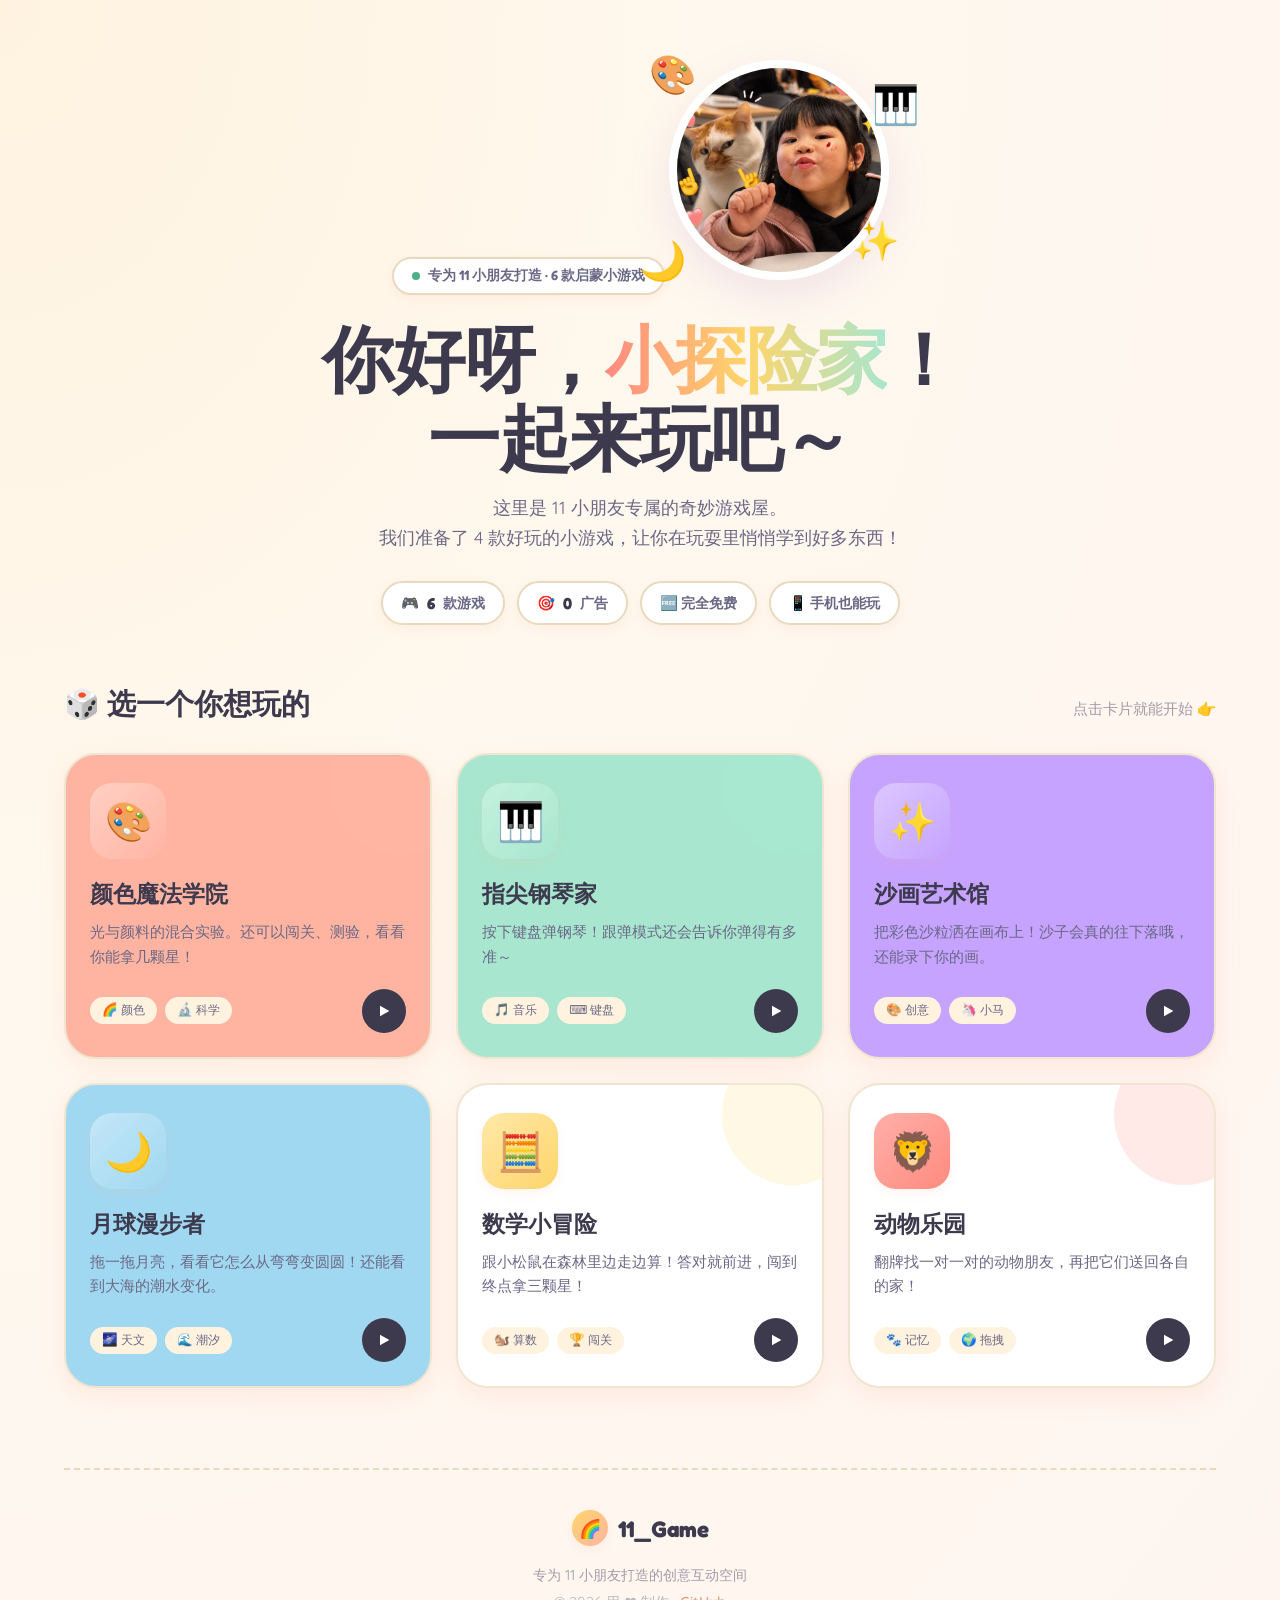
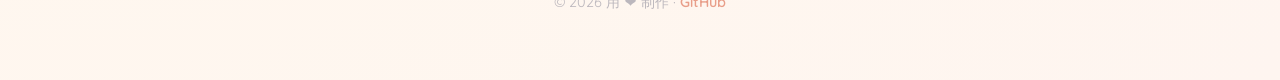
==== commit 8298314f: "feat: 新增 2 款游戏 + 修复月相弹窗 - 修复 moon_phases 知识弹窗无法关闭：[hidden] 被 display:flex 覆盖 - 新增数学小冒险：森林算数闯关，10 关 +" ====
--- a/index.html
+++ b/index.html
@@ -198,6 +198,8 @@
         .game-card.card-mint::before  { background: var(--c-mint); }
         .game-card.card-sky::before   { background: var(--c-sky); }
         .game-card.card-grape::before { background: var(--c-grape); }
+        .game-card.card-sun::before   { background: var(--c-sun); }
+        .game-card.card-coral::before { background: var(--c-coral); }
 
         .game-card:hover {
             transform: translateY(-8px) rotate(-0.5deg);
@@ -226,6 +228,8 @@
         .game-card.card-mint  .card-icon-wrap { background: linear-gradient(135deg, #c5f1de, #a8e6cf); }
         .game-card.card-sky   .card-icon-wrap { background: linear-gradient(135deg, #c4e7f7, #a0d8f1); }
         .game-card.card-grape .card-icon-wrap { background: linear-gradient(135deg, #dcc7ff, #c5a3ff); }
+        .game-card.card-sun   .card-icon-wrap { background: linear-gradient(135deg, #ffe8a8, #ffd56b); }
+        .game-card.card-coral .card-icon-wrap { background: linear-gradient(135deg, #ffb0a8, #ff8a80); }
 
         .game-card:hover .card-icon-wrap {
             transform: scale(1.08) rotate(-8deg);
@@ -283,6 +287,8 @@
         .game-card.card-mint:hover  .play-fab { background: var(--c-mint-d); }
         .game-card.card-sky:hover   .play-fab { background: var(--c-sky-d); }
         .game-card.card-grape:hover .play-fab { background: var(--c-grape-d); }
+        .game-card.card-sun:hover   .play-fab { background: var(--c-sun-d); }
+        .game-card.card-coral:hover .play-fab { background: #d65a4d; }
         .game-card:hover .play-fab { transform: scale(1.1) rotate(-15deg); }
 
         /* 底部 */
@@ -345,7 +351,7 @@
         <header class="hero">
             <div class="top-badge">
                 <span class="dot"></span>
-                <span>专为 11 小朋友打造 · 4 款启蒙小游戏</span>
+                <span>专为 11 小朋友打造 · 6 款启蒙小游戏</span>
             </div>
 
             <div class="hero-image-wrap">
@@ -366,7 +372,7 @@
             </p>
 
             <div class="hero-stats">
-                <span class="stat-pill">🎮 <strong>4</strong> 款游戏</span>
+                <span class="stat-pill">🎮 <strong>6</strong> 款游戏</span>
                 <span class="stat-pill">🎯 <strong>0</strong> 广告</span>
                 <span class="stat-pill">🆓 完全免费</span>
                 <span class="stat-pill">📱 手机也能玩</span>
@@ -434,6 +440,36 @@
                         <div class="card-tags">
                             <span class="tag">🌌 天文</span>
                             <span class="tag">🌊 潮汐</span>
+                        </div>
+                        <div class="play-fab">
+                            <svg width="16" height="16" viewBox="0 0 24 24" fill="currentColor"><polygon points="6 4 20 12 6 20"/></svg>
+                        </div>
+                    </div>
+                </a>
+
+                <a href="math_adventure/index.html" class="game-card card-sun">
+                    <div class="card-icon-wrap">🧮</div>
+                    <h3>数学小冒险</h3>
+                    <p>跟小松鼠在森林里边走边算！答对就前进，闯到终点拿三颗星！</p>
+                    <div class="card-meta">
+                        <div class="card-tags">
+                            <span class="tag">🐿️ 算数</span>
+                            <span class="tag">🏆 闯关</span>
+                        </div>
+                        <div class="play-fab">
+                            <svg width="16" height="16" viewBox="0 0 24 24" fill="currentColor"><polygon points="6 4 20 12 6 20"/></svg>
+                        </div>
+                    </div>
+                </a>
+
+                <a href="animal_park/index.html" class="game-card card-coral">
+                    <div class="card-icon-wrap">🦁</div>
+                    <h3>动物乐园</h3>
+                    <p>翻牌找一对一对的动物朋友，再把它们送回各自的家！</p>
+                    <div class="card-meta">
+                        <div class="card-tags">
+                            <span class="tag">🐾 记忆</span>
+                            <span class="tag">🌍 拖拽</span>
                         </div>
                         <div class="play-fab">
                             <svg width="16" height="16" viewBox="0 0 24 24" fill="currentColor"><polygon points="6 4 20 12 6 20"/></svg>
